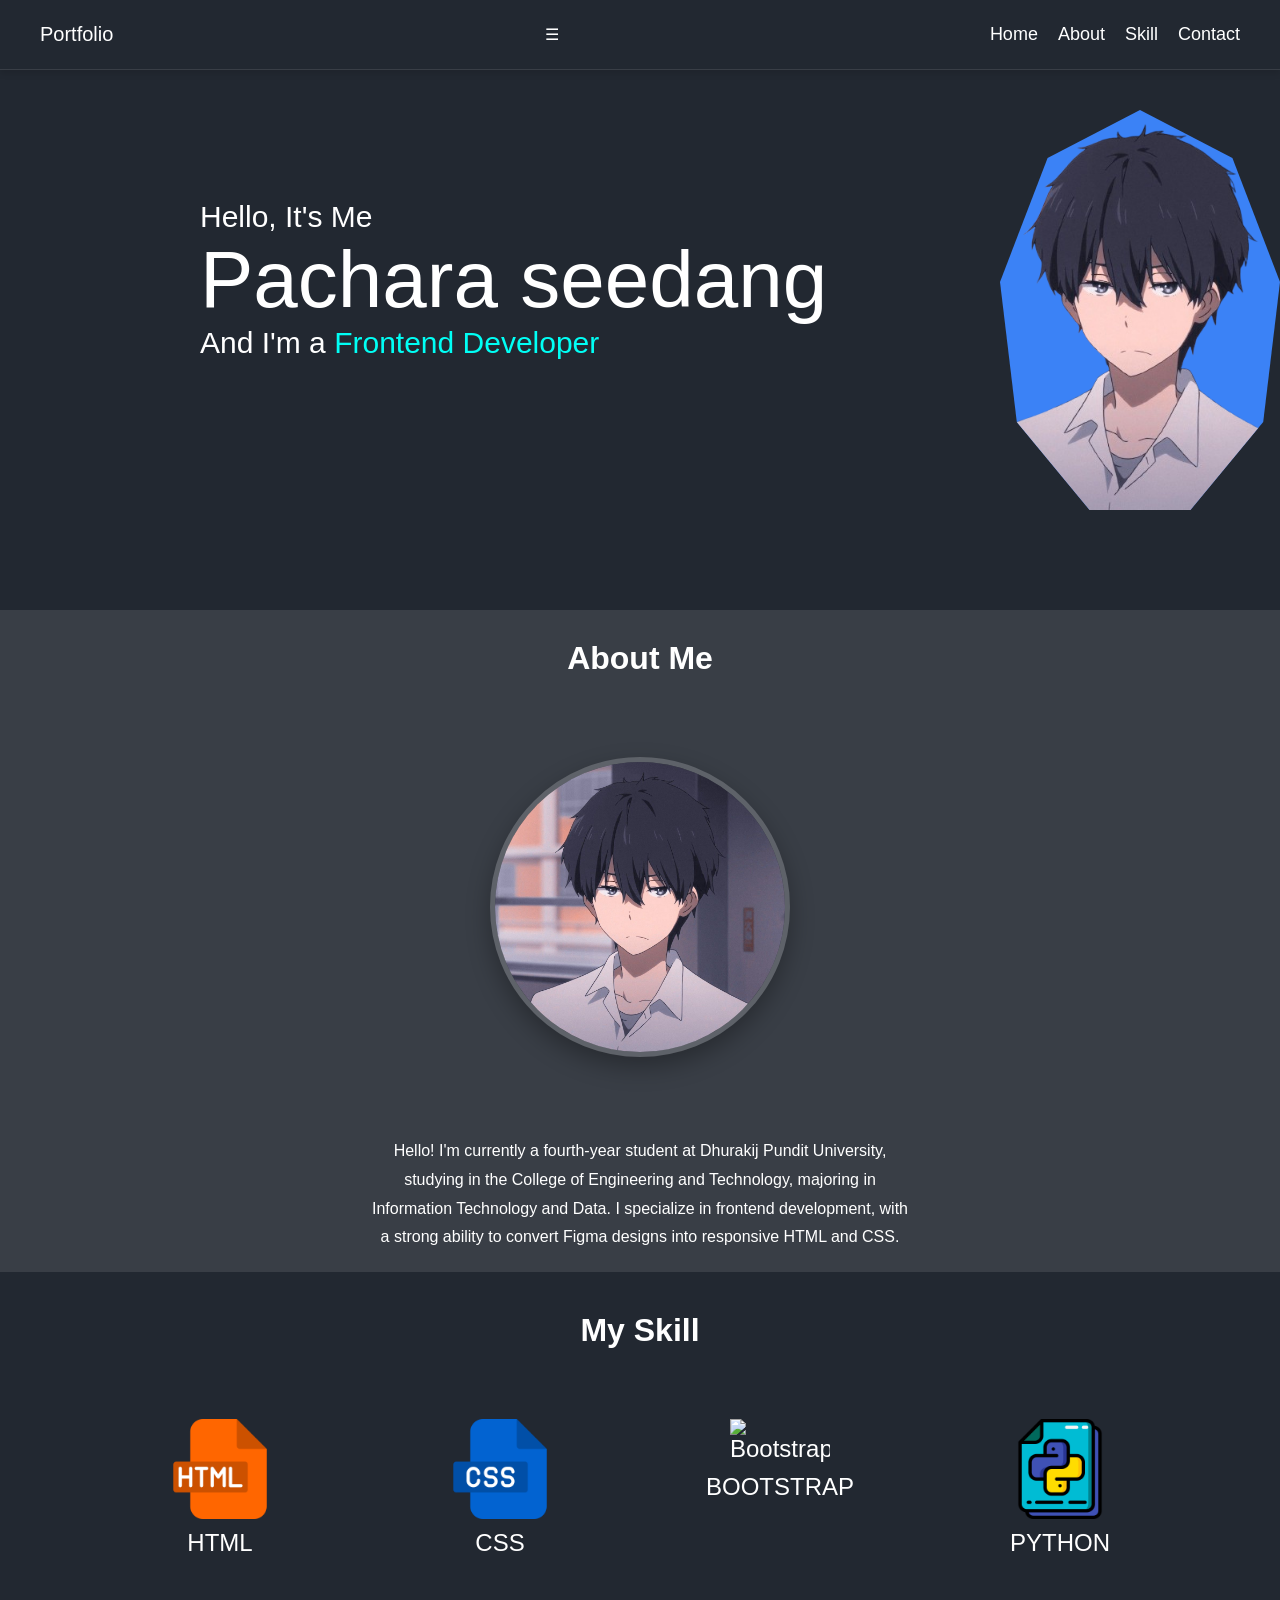
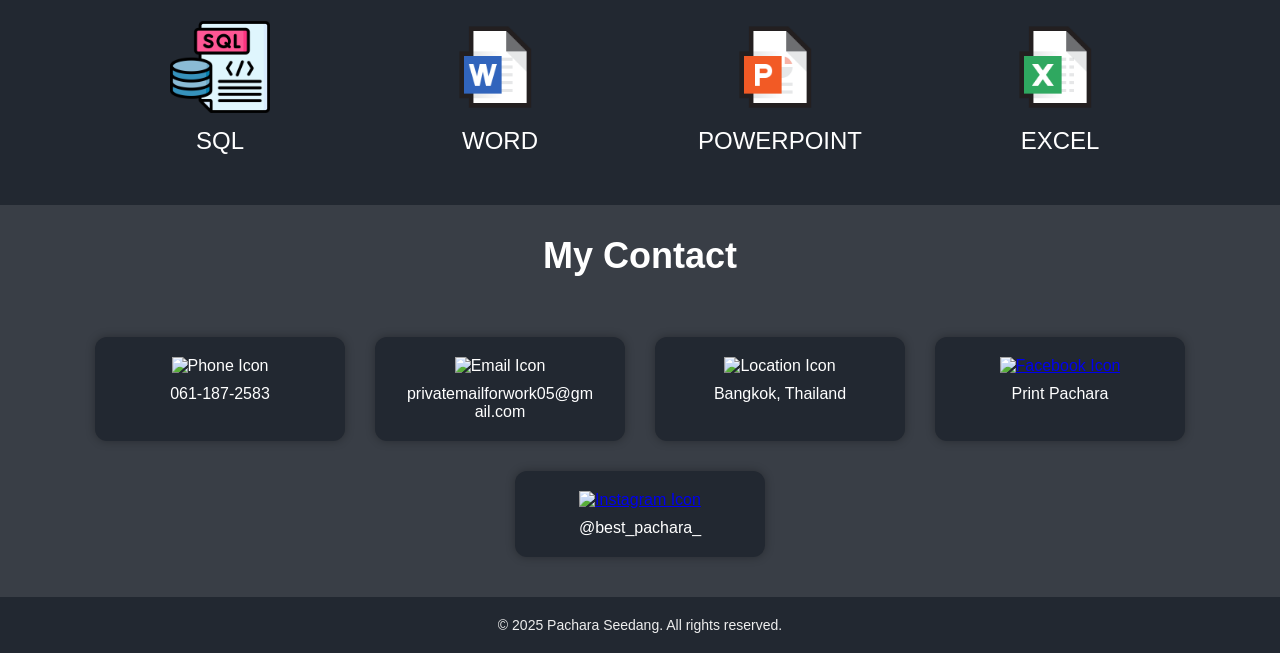
==== index.html @ 33052fc8 "Update index.html" ====
<!DOCTYPE html>
<html lang="en">

<head>
  <meta charset="UTF-8" />
  <meta name="viewport" content="width=device-width, initial-scale=1.0" />
  <link rel="stylesheet" href="css/base_web.css" />
  <link rel="stylesheet" href="css/body.css" />
  <title>My Portfolio</title>
</head>

<body>
  <header>
    <nav>
      <div class="logo"><a>Portfolio</a></div>
      <div class="hamburger" onclick="toggleMenu()">☰</div>
      <ul>
        <li><a href="#home">Home</a></li>
        <li><a href="#about">About</a></li>
        <li><a href="#skill">Skill</a></li>
        <li><a href="#contact">Contact</a></li>
      </ul>
    </nav>

    <div class="container" id="home">
      <div class="hero-one">
        <a>Hello, It's Me</a>
      </div>
      <div class="hero-two">
        <a>Pachara seedang</a>
      </div>
      <div class="hero-tree">
        <a>And I'm a <span>Frontend Developer</span></a>
      </div>
      <div class="profile-wrapper">
        <div class="blob-shape">
          <img src="picture/73956466c18ee1d8cd484b7e339ea2f8-removebg-preview.png" alt="Profile Image" />
        </div>
      </div>
    </div>
  </header>

  <div class="about" id="about">
    <h1>About Me</h1>
    <div class="hero-about">
      <div class="hero-pic">
        <img src="picture/73956466c18ee1d8cd484b7e339ea2f8.jpg" alt="Profile Image" />
      </div>
      <div class="me-detail">
        <a>Hello! I'm currently a fourth-year student at Dhurakij Pundit University, studying in the College of Engineering and Technology, majoring in Information Technology and Data.

          I specialize in frontend development, with a strong ability to convert Figma designs into responsive HTML and CSS.</a>
      </div>
    </div>
  </div>

  <div class="hero-skill" id="skill">
    <h1>My Skill</h1>
    <section class="skill-card">
      <div class="card"><img src="picture/html.png" alt="HTML" /><p>HTML</p></div>
      <div class="card"><img src="picture/css.png" alt="CSS" /><p>CSS</p></div>
      <div class="card"><img src="picture/bootstrap.png" alt="Bootstrap" /><p>BOOTSTRAP</p></div>
      <div class="card"><img src="picture/file.png" alt="Python" /><p>PYTHON</p></div>
      <div class="card"><img src="picture/sql.png" alt="SQL" /><p>SQL</p></div>
      <div class="card"><img src="picture/word-processor.png" alt="Word" /><p>WORD</p></div>
      <div class="card"><img src="picture/slide.png" alt="PowerPoint" /><p>POWERPOINT</p></div>
      <div class="card"><img src="picture/sheet.png" alt="Excel" /><p>EXCEL</p></div>
    </section>
  </div>

  <div class="hero-contact" id="contact">
    <h1>My Contact</h1>
    <div class="contact-card">
      <div class="contact-item">
        <img src="picture/telephone.png" alt="Phone Icon" />
        <p>061-187-2583</p>
      </div>
      <div class="contact-item">
        <img src="picture/mail.png" alt="Email Icon" />
        <p>privatemailforwork05@gmail.com</p>
      </div>
      <div class="contact-item">
        <img src="picture/map.png" alt="Location Icon" />
        <p>Bangkok, Thailand</p>
      </div>
      <div class="contact-item">
        <a href="https://www.facebook.com/best1155001?locale=th_TH" target="_blank">
          <img src="picture/communication.png" alt="Facebook Icon" />
        </a>
        <p>Print Pachara</p>
      </div>
      <div class="contact-item">
        <a href="https://www.instagram.com/best_pachara_/" target="_blank">
          <img src="picture/social.png" alt="Instagram Icon" />
        </a>
        <p>@best_pachara_</p>
      </div>
    </div>
  </div>

  <footer class="footer">
    <div class="footer-container">
      <p>&copy; 2025 Pachara Seedang. All rights reserved.</p>
    </div>
  </footer>

  <script>
    const menu = document.querySelector('nav ul');

    function toggleMenu() {
      menu.classList.toggle('show');
    }

    const menuLinks = document.querySelectorAll('nav ul li a');

    function removeActive() {
      menuLinks.forEach(link => link.classList.remove('active'));
    }

    menuLinks.forEach(link => {
      link.addEventListener('click', function () {
        removeActive();
        this.classList.add('active');
        menu.classList.remove('show'); // ปิดเมนูเมื่อคลิก
      });
    });
  </script>
</body>

</html>
---- css/base_web.css ----
* {
  margin: 0;
  padding: 0;
  box-sizing: border-box;
  font-family: 'Poppins', sans-serif;
}

body {
  background-color: #222831;
  color: #ffffff;
}

/* === NAVBAR === */
nav {
  display: flex;
  flex-wrap: wrap;
  justify-content: space-between;
  align-items: center;
  height: 70px;
  padding: 0 40px;
  border-bottom: 1px solid rgba(255, 255, 255, 0.1);
  box-shadow: 0 4px 6px rgba(0, 0, 0, 0.1);
  position: fixed;
  top: 0;
  left: 0;
  width: 100%;
  background-color: #222831;
  z-index: 1000;
}

nav ul {
  display: flex;
  list-style: none;
  gap: 20px;
}

nav ul li a {
  text-decoration: none;
  color: white;
  font-size: 18px;
}

.logo {
  font-size: 20px;
  color: #ffffff;
}

/* === CONTENT === */
.container {
  max-width: 100%;
  position: relative;
  margin-left: 200px;
  margin-top: 200px;
}

.hero-one {
  font-size: 30px;
}

.hero-two {
  font-size: 80px;
  word-break: break-word;
}

.hero-tree {
  font-size: 30px;
}

.hero-tree span {
  color: #00FFF5;
}

/* === PROFILE IMAGE === */
.profile-wrapper {
  display: flex;
  justify-content: center;
  align-items: center;
  margin-top: -250px;
  margin-left: 800px;
}

.blob-shape {
  width: 400px;
  height: 400px;
  background-color: #3b82f6;
  clip-path: polygon(50% 0%, 83% 12%, 100% 43%, 94% 78%, 68% 100%, 32% 100%, 6% 78%, 0% 43%, 17% 12%);
  position: relative;
}

.blob-shape img {
  position: absolute;
  width: 400px;
  height: auto;
  top: 50%;
  left: 50%;
  transform: translate(-50%, -50%);
}

/* === RESPONSIVE === */
@media (max-width: 1024px) {
  .container {
    margin-left: 100px;
  }

  .profile-wrapper {
    margin-left: 400px;
  }

  .hero-two {
    font-size: 60px;
  }

  .hero-one,
  .hero-tree {
    font-size: 26px;
  }

  .blob-shape,
  .blob-shape img {
    width: 300px;
    height: 300px;
  }
}

@media (max-width: 768px) {
  nav {
    flex-direction: column;
    align-items: flex-start;
    height: auto;
    padding: 20px;
  }

  nav ul {
    flex-direction: column;
    gap: 10px;
    margin-top: 10px;
  }

  .container {
    margin: 50px 20px 0 20px;
  }

  .hero-two {
    font-size: 50px;
  }

  .hero-one,
  .hero-tree {
    font-size: 24px;
  }

  .profile-wrapper {
    margin: 50px auto 0 auto;
  }

  .blob-shape,
  .blob-shape img {
    width: 250px;
    height: 250px;
  }
}

@media (max-width: 480px) {
  .container {
    margin: 50px 10px 0 10px;
  }

  .hero-two {
    font-size: 36px;
  }

  .hero-one,
  .hero-tree {
    font-size: 20px;
    text-align: center;
  }

  .profile-wrapper {
    margin: 40px auto 0 auto;
    justify-content: center;
  }

  .blob-shape,
  .blob-shape img {
    width: 200px;
    height: 200px;
  }

  nav ul li a {
    font-size: 16px;
  }
}
---- css/body.css ----
dfdfhtml {
  scroll-behavior: smooth;
}

#about,
#skill,
#contact,
#home {
  scroll-margin-top: 50px;
}

/* ส่วน about */
.about {
  background-color: #393E46;
  margin-top: 100px;
  height: 100%;
  position: relative;
  padding: 0 20px;
  box-sizing: border-box;
}

.about h1 {
  text-align: center;
  padding: 30px;
  font-size: 32px;
}

/* รูปภาพโปรไฟล์ */
.hero-about {
  max-width: 100%;
  justify-content: center;
}

.hero-pic {
  margin-top: 50px;
}

.hero-pic img {
  width: 100%;
  max-width: 300px;
  height: auto;
  object-fit: cover;
  border-radius: 50%;
  box-shadow: 0 10px 25px rgba(0, 0, 0, 0.3);
  margin: 40px auto;
  display: block;
  border: 5px solid #ffffff30;
}

/* ข้อมูลส่วนตัว */
.me-detail {
  width: 100%;
  max-width: 600px;
  margin: 60px auto;
  padding: 20px 30px;
  font-family: 'Poppins', sans-serif;
  color: #ffffff;
  text-align: center;
  border-radius: 10px;
}

.me-detail a {
  text-decoration: none;
  color: inherit;
  display: block;
  font-size: 16px;
  line-height: 1.8;
}

/* ส่วน skill */
.hero-skill {
  position: relative;
  padding: 0 20px;
  box-sizing: border-box;
}

.hero-skill h1 {
  text-align: center;
  padding: 30px;
  margin-top: -50px;
  font-size: 32px;
}

/* การ์ด skill */
.skill-card {
  display: flex;
  flex-wrap: wrap;
  justify-content: center;
  gap: 20px;
  padding: 20px;
}

.card {
  width: calc(25% - 40px);
  box-sizing: border-box;
  text-align: center;
  padding: 20px 0;
  font-size: 24px;
}

.card img {
  width: 100px;
  height: auto;
  display: block;
  margin: 0 auto 10px auto;
}

/* ลิงก์ที่ active ในเมนู */
nav ul li a.active {
  color: #3b82f6;
  font-weight: bold;
  border-bottom: 2px solid #3b82f6;
}

/* ส่วน contact */
.hero-contact {
  background-color: #393E46;
  height: auto;
  position: relative;
  text-align: center;
  color: #ffffff;
  padding: 0 20px 40px;
  box-sizing: border-box;
}

.hero-contact h1 {
  font-size: 36px;
  margin-bottom: 30px;
  padding: 30px;
  margin-top: 10px;
}

/* การ์ด contact */
.contact-card {
  display: flex;
  flex-wrap: wrap;
  justify-content: center;
  gap: 30px;
}

.contact-item {
  background-color: #222831;
  padding: 20px 30px;
  border-radius: 12px;
  box-shadow: 0 0 10px rgba(0, 0, 0, 0.3);
  text-align: center;
  width: 250px;
}

.contact-item img {
  width: 40px;
  margin-bottom: 10px;
}

.contact-item p {
  margin: 0;
  font-size: 16px;
  word-break: break-word;
}

/* ส่วน footer */
.footer-container {
  background-color: #222831;
  color: #EEEEEE;
  text-align: center;
  padding: 20px 0;
  font-size: 14px;
  position: relative;
  bottom: 0;
  width: 100%;
}

/* Responsive Breakpoints */

/* Notebook / Medium screen: 3 การ์ดต่อแถว */
@media (max-width: 1200px) {
  .card {
    width: calc(33.333% - 30px);
  }
}

/* Tablet: 2 การ์ดต่อแถว */
@media (max-width: 768px) {
  .card {
    width: calc(50% - 20px);
  }

  .me-detail {
    max-width: 90%;
    font-size: 15px;
    padding: 15px;
  }

  .hero-contact h1,
  .hero-skill h1,
  .about h1 {
    font-size: 24px;
  }

  .contact-card {
    gap: 20px;
  }
}

/* Mobile: 1 การ์ดต่อแถว */
@media (max-width: 480px) {
  .card {
    width: 100%;
  }

  .me-detail {
    font-size: 14px;
  }

  .contact-item {
    width: 90%;
  }

  .hero-contact h1,
  .hero-skill h1,
  .about h1 {
    font-size: 20px;
  }

  .card img {
    width: 80px;
  }

  .contact-card {
    flex-direction: column;
    align-items: center;
  }
}
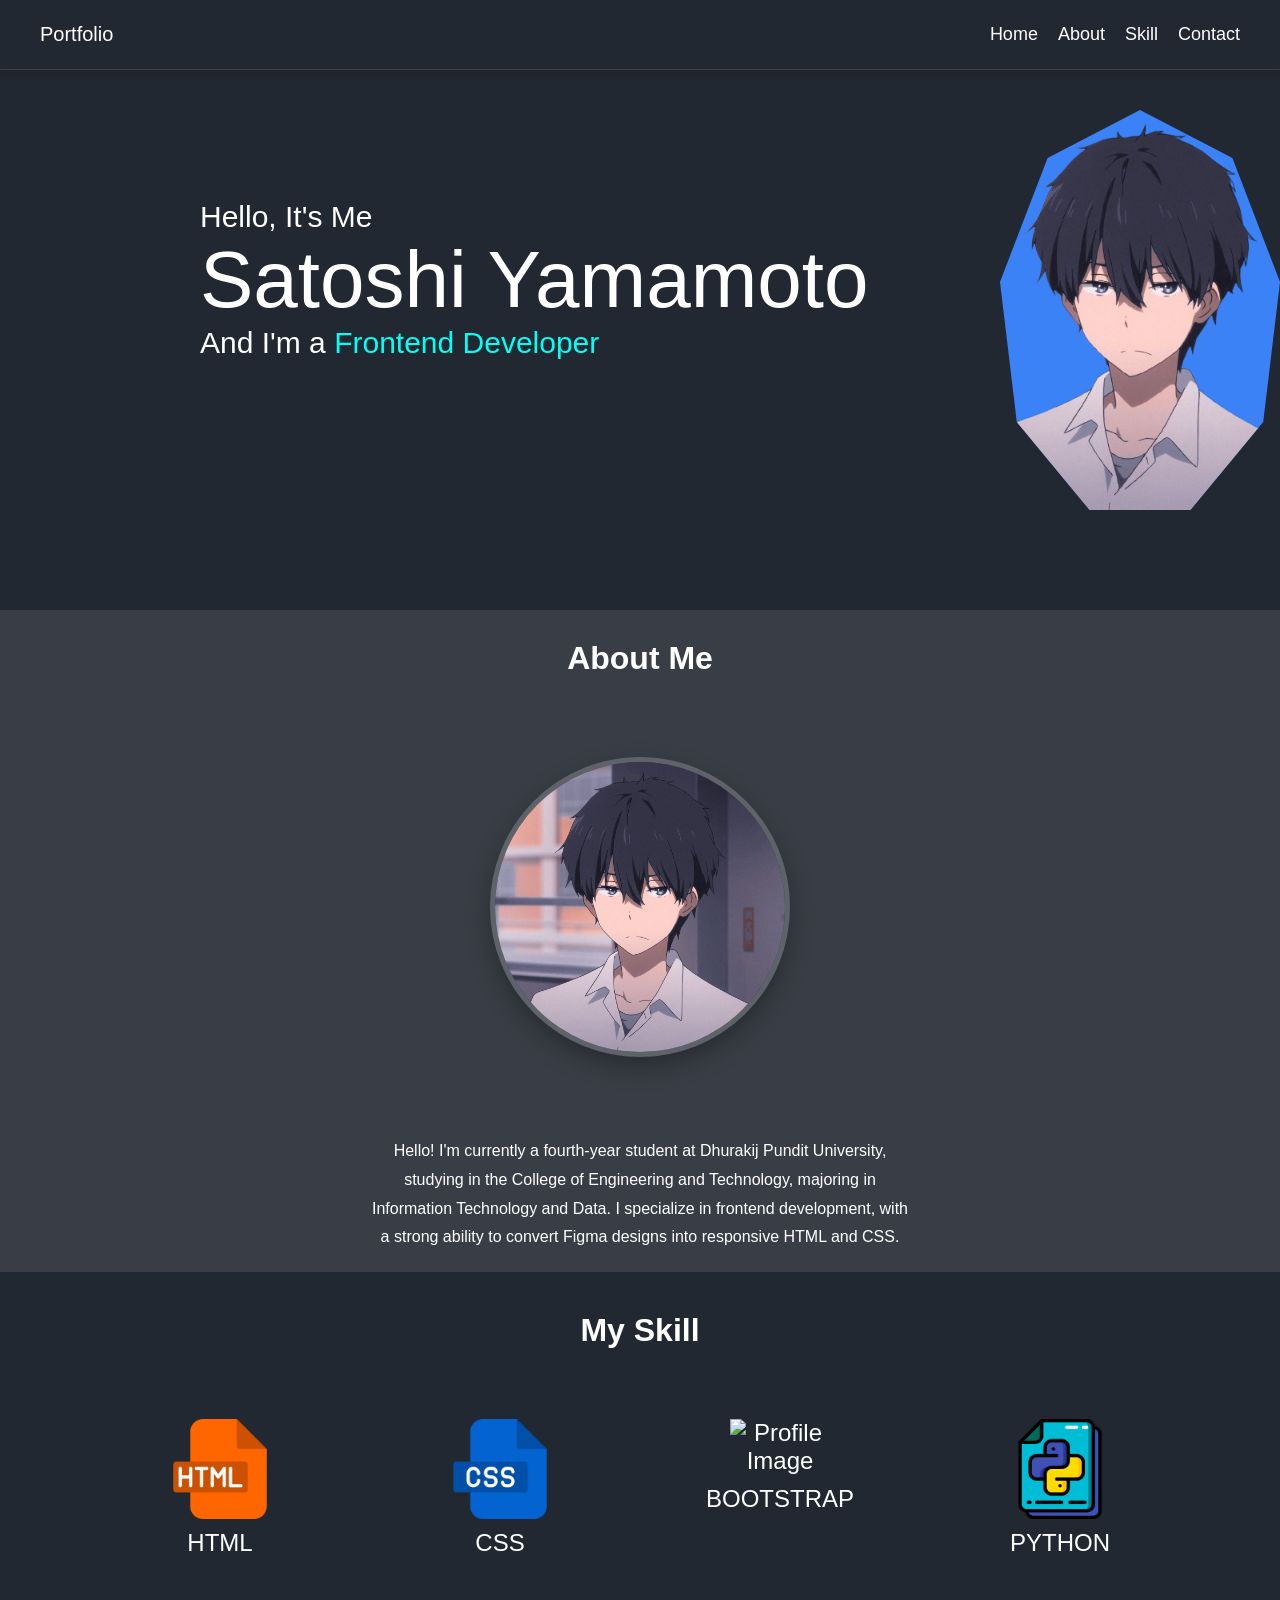
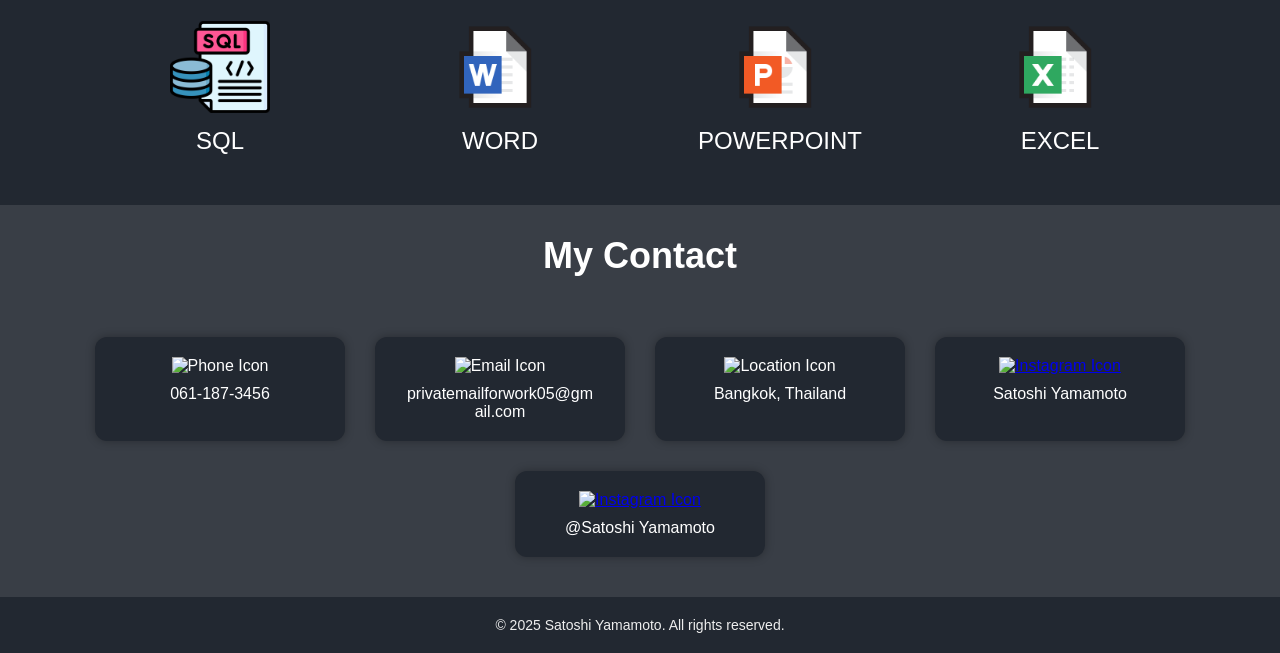
==== commit aa8ee1f9: "Update index.html" ====
--- a/index.html
+++ b/index.html
@@ -2,129 +2,154 @@
 <html lang="en">
 
 <head>
-  <meta charset="UTF-8" />
-  <meta name="viewport" content="width=device-width, initial-scale=1.0" />
-  <link rel="stylesheet" href="css/base_web.css" />
-  <link rel="stylesheet" href="css/body.css" />
-  <title>My Portfolio</title>
+    <meta charset="UTF-8">
+    <meta name="viewport" content="width=device-width, initial-scale=1.0">
+    <link rel="stylesheet" href="css/base_web.css" />
+    <link rel="stylesheet" href="css/body.css">
+    <title>My Portfolio</title>
 </head>
 
 <body>
-  <header>
-    <nav>
-      <div class="logo"><a>Portfolio</a></div>
-      <div class="hamburger" onclick="toggleMenu()">☰</div>
-      <ul>
-        <li><a href="#home">Home</a></li>
-        <li><a href="#about">About</a></li>
-        <li><a href="#skill">Skill</a></li>
-        <li><a href="#contact">Contact</a></li>
-      </ul>
-    </nav>
+    <header>
+        <div>
+            <nav>
+                <div class="logo"><a>Portfolio</a></div>
+                <div class="hamburger" onclick="toggleMenu()">☰</div>
+                <ul>
+                    <li><a href="#home">Home</a></li>
+                    <li><a href="#about">About</a></li>
+                    <li><a href="#skill">Skill</a></li>
+                    <li><a href="#contact">Contact</a></li>
+                </ul>
+            </nav>
+        </div>
+        <div class="container" id="home">
+            <div class="hero-one">
+                <a>Hello, It's Me</a>
+            </div>
+            <div class="hero-two">
+                <a>Satoshi Yamamoto</a>
+            </div>
+            <div class="hero-tree">
+                <a>And I'm a <span>Frontend Developer</span></a>
+            </div>
+            <div class="profile-wrapper">
+                <div class="blob-shape">
+                    <img src="picture/73956466c18ee1d8cd484b7e339ea2f8-removebg-preview.png" alt="Profile Image" />
+                </div>
+            </div>
+        </div>
+    </header>
+    <div class="about" id="about">
+        <h1>About Me</h1>
+        <div class="hero-about">
+            <div class="hero-pic">
+                <img src="picture/73956466c18ee1d8cd484b7e339ea2f8.jpg" alt="Profile Image" />
+            </div>
+            <div class="me-detail">
+                <a>Hello! I'm currently a fourth-year student at Dhurakij Pundit University, studying in the College of
+                    Engineering and Technology, majoring in Information Technology and Data.
 
-    <div class="container" id="home">
-      <div class="hero-one">
-        <a>Hello, It's Me</a>
-      </div>
-      <div class="hero-two">
-        <a>Pachara seedang</a>
-      </div>
-      <div class="hero-tree">
-        <a>And I'm a <span>Frontend Developer</span></a>
-      </div>
-      <div class="profile-wrapper">
-        <div class="blob-shape">
-          <img src="picture/73956466c18ee1d8cd484b7e339ea2f8-removebg-preview.png" alt="Profile Image" />
+                    I specialize in frontend development, with a strong ability to convert Figma designs into responsive
+                    HTML and CSS.</a>
+            </div>
         </div>
-      </div>
     </div>
-  </header>
+    <div class="hero-skill" id="skill">
+        <h1>My Skill</h1>
+        <section class="skill-card">
+            <div class="card">
+                <img src="picture/html.png" alt="Profile Image" />
+                <p>HTML</p>
+            </div>
+            <div class="card">
+                <img src="picture/css.png" alt="Profile Image" />
+                <p>CSS</p>
+            </div>
+            <div class="card">
+                <img src="picture/bootstrap.png" alt="Profile Image" />
+                <p>BOOTSTRAP</p>
+            </div>
+            <div class="card">
+                <img src="picture/file.png" alt="Profile Image" />
+                <p>PYTHON</p>
+            </div>
+            <div class="card">
+                <img src="picture/sql.png" alt="Profile Image" />
+                <p>SQL</p>
+            </div>
+            <div class="card">
+                <img src="picture/word-processor.png" alt="Profile Image" />
+                <p>WORD</p>
+            </div>
+            <div class="card">
+                <img src="picture/slide.png" alt="Profile Image" />
+                <p>POWERPOINT</p>
+            </div>
+            <div class="card">
+                <img src="picture/sheet.png" alt="Profile Image" />
+                <p>EXCEL</p>
+            </div>
 
-  <div class="about" id="about">
-    <h1>About Me</h1>
-    <div class="hero-about">
-      <div class="hero-pic">
-        <img src="picture/73956466c18ee1d8cd484b7e339ea2f8.jpg" alt="Profile Image" />
-      </div>
-      <div class="me-detail">
-        <a>Hello! I'm currently a fourth-year student at Dhurakij Pundit University, studying in the College of Engineering and Technology, majoring in Information Technology and Data.
+        </section>
+    </div>
+    <div class="hero-contact" id="contact">
+        <h1>My Contact</h1>
+        <div class="contact-card">
+            <div class="contact-item">
+                <img src="picture/telephone.png" alt="Phone Icon" />
+                <p>061-187-3456</p>
+            </div>
+            <div class="contact-item">
+                <img src="picture/mail.png" alt="Email Icon" />
+                <p>privatemailforwork05@gmail.com</p>
+            </div>
+            <div class="contact-item">
+                <img src="picture/map.png" alt="Location Icon" />
+                <p>Bangkok, Thailand</p>
+            </div>
+            <div class="contact-item">
+                <a href="https://www.facebook.com/best1155001?locale=th_TH" target="_blank">
+                    <img src="picture/communication.png" alt="Instagram Icon" />
+                </a>
+                <p>Satoshi Yamamoto</p>
+            </div>
+            <div class="contact-item">
+                <a href="https://www.instagram.com/best_pachara_/" target="_blank">
+                    <img src="picture/social.png" alt="Instagram Icon" />
+                </a>
+                <p>@Satoshi Yamamoto</p>
+            </div>
+        </div>
+    </div>
+    </div>
+    <footer class="footer">
+        <div class="footer-container">
+            <p>&copy; 2025 Satoshi Yamamoto. All rights reserved.</p>
+        </div>
+    </footer>
+    <script>
+        // เลือกลิงก์ทั้งหมดในเมนู
+        const menuLinks = document.querySelectorAll('nav ul li a');
 
-          I specialize in frontend development, with a strong ability to convert Figma designs into responsive HTML and CSS.</a>
-      </div>
-    </div>
-  </div>
+        // ฟังก์ชันลบ class active ทุกลิงก์
+        function removeActive() {
+            menuLinks.forEach(link => link.classList.remove('active'));
+        }
 
-  <div class="hero-skill" id="skill">
-    <h1>My Skill</h1>
-    <section class="skill-card">
-      <div class="card"><img src="picture/html.png" alt="HTML" /><p>HTML</p></div>
-      <div class="card"><img src="picture/css.png" alt="CSS" /><p>CSS</p></div>
-      <div class="card"><img src="picture/bootstrap.png" alt="Bootstrap" /><p>BOOTSTRAP</p></div>
-      <div class="card"><img src="picture/file.png" alt="Python" /><p>PYTHON</p></div>
-      <div class="card"><img src="picture/sql.png" alt="SQL" /><p>SQL</p></div>
-      <div class="card"><img src="picture/word-processor.png" alt="Word" /><p>WORD</p></div>
-      <div class="card"><img src="picture/slide.png" alt="PowerPoint" /><p>POWERPOINT</p></div>
-      <div class="card"><img src="picture/sheet.png" alt="Excel" /><p>EXCEL</p></div>
-    </section>
-  </div>
+        // เพิ่ม event ให้ลิงก์ทุกตัว
+        menuLinks.forEach(link => {
+            link.addEventListener('click', function () {
+                removeActive();       // ลบ active เดิม
+                this.classList.add('active'); // เพิ่ม active ให้ลิงก์ที่คลิก
+            });
+        });
 
-  <div class="hero-contact" id="contact">
-    <h1>My Contact</h1>
-    <div class="contact-card">
-      <div class="contact-item">
-        <img src="picture/telephone.png" alt="Phone Icon" />
-        <p>061-187-2583</p>
-      </div>
-      <div class="contact-item">
-        <img src="picture/mail.png" alt="Email Icon" />
-        <p>privatemailforwork05@gmail.com</p>
-      </div>
-      <div class="contact-item">
-        <img src="picture/map.png" alt="Location Icon" />
-        <p>Bangkok, Thailand</p>
-      </div>
-      <div class="contact-item">
-        <a href="https://www.facebook.com/best1155001?locale=th_TH" target="_blank">
-          <img src="picture/communication.png" alt="Facebook Icon" />
-        </a>
-        <p>Print Pachara</p>
-      </div>
-      <div class="contact-item">
-        <a href="https://www.instagram.com/best_pachara_/" target="_blank">
-          <img src="picture/social.png" alt="Instagram Icon" />
-        </a>
-        <p>@best_pachara_</p>
-      </div>
-    </div>
-  </div>
-
-  <footer class="footer">
-    <div class="footer-container">
-      <p>&copy; 2025 Pachara Seedang. All rights reserved.</p>
-    </div>
-  </footer>
-
-  <script>
-    const menu = document.querySelector('nav ul');
-
-    function toggleMenu() {
-      menu.classList.toggle('show');
-    }
-
-    const menuLinks = document.querySelectorAll('nav ul li a');
-
-    function removeActive() {
-      menuLinks.forEach(link => link.classList.remove('active'));
-    }
-
-    menuLinks.forEach(link => {
-      link.addEventListener('click', function () {
-        removeActive();
-        this.classList.add('active');
-        menu.classList.remove('show'); // ปิดเมนูเมื่อคลิก
-      });
-    });
-  </script>
+        // (ถ้าต้องการแบบ scroll spy ให้แจ้งเพิ่ม)
+        
+    </script>
+    
+    
 </body>
 
 </html>
--- a/css/base_web.css
+++ b/css/base_web.css
@@ -190,3 +190,29 @@
     font-size: 16px;
   }
 }
+.hamburger {
+  display: none;
+  font-size: 28px;
+  cursor: pointer;
+  color: white;
+  
+}
+
+/* Responsive: มือถือ/แท็บเล็ต */
+@media (max-width: 768px) {
+  .hamburger {
+    display: block;
+  }
+
+  nav ul {
+    display: none;
+    flex-direction: column;
+    width: 100%;
+    margin-top: 20px;
+    gap: 10px;
+  }
+
+  nav ul.show {
+    display: flex;
+  }
+}
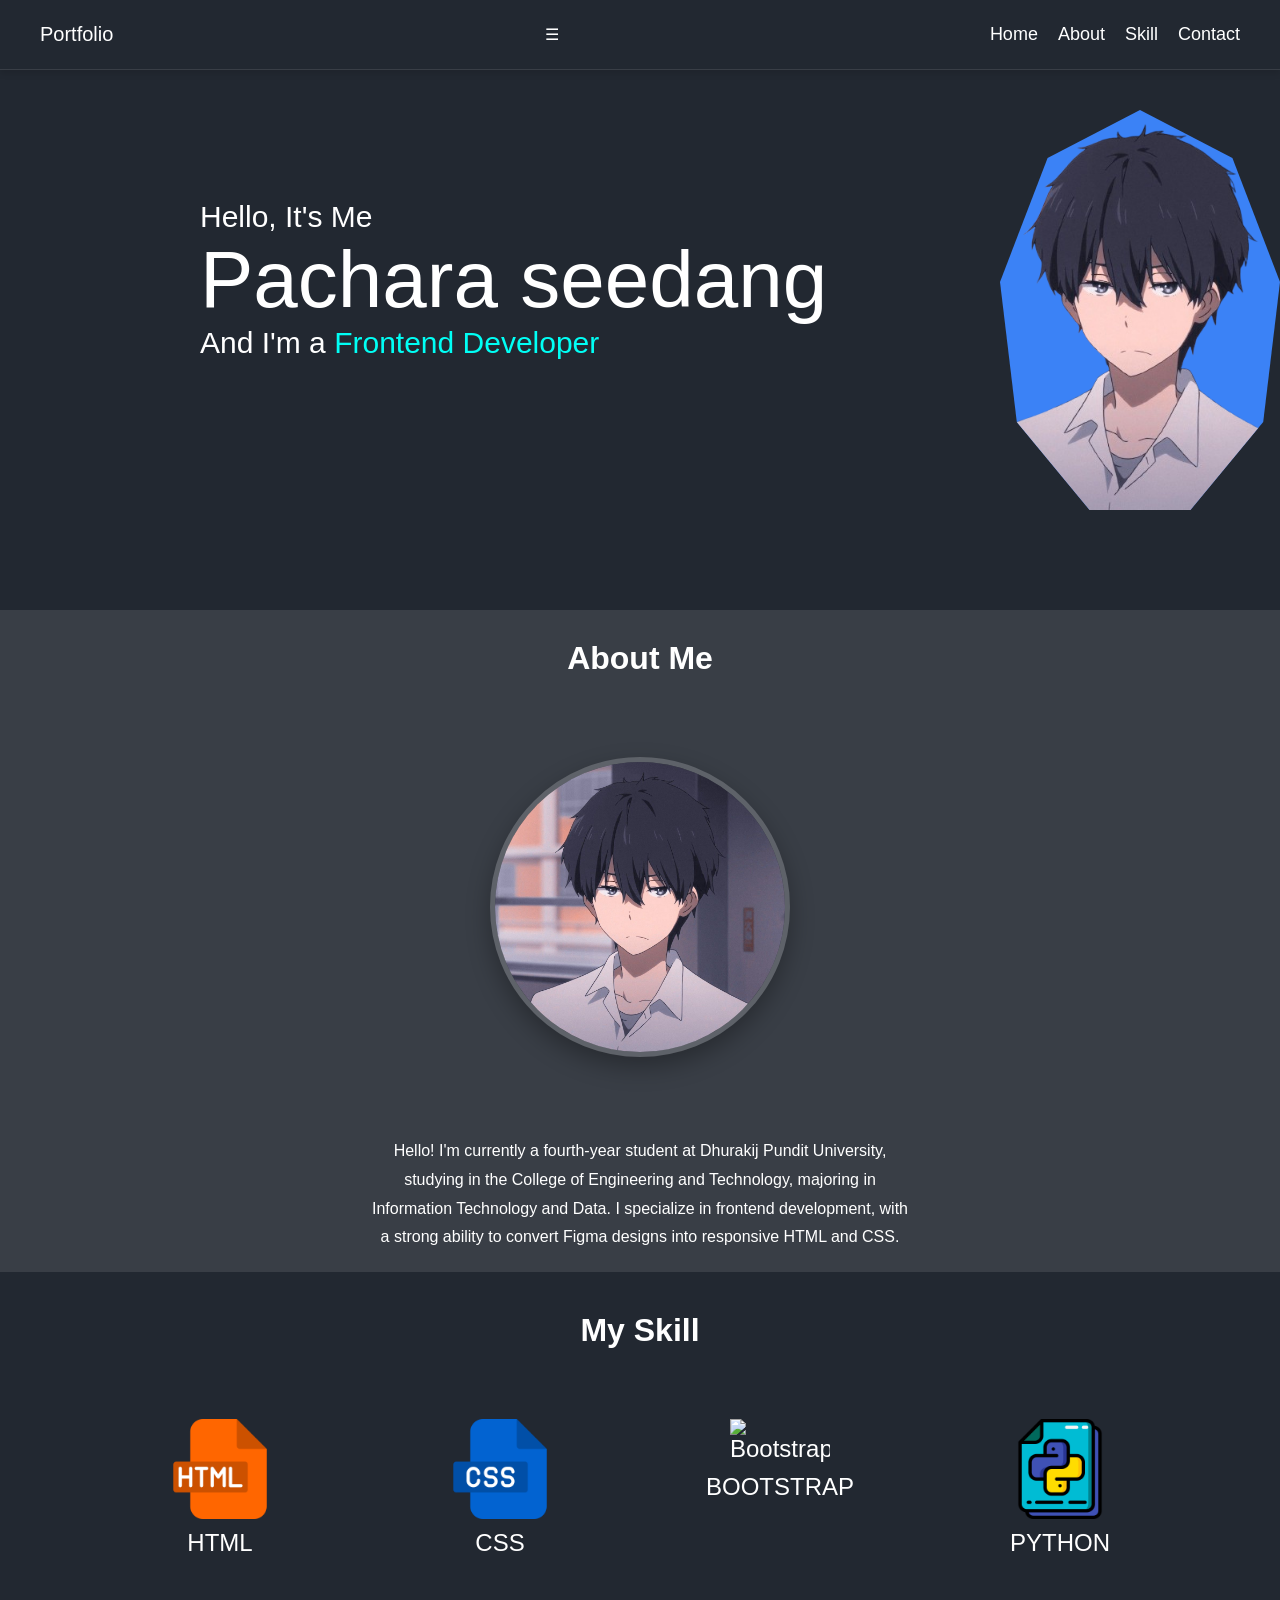
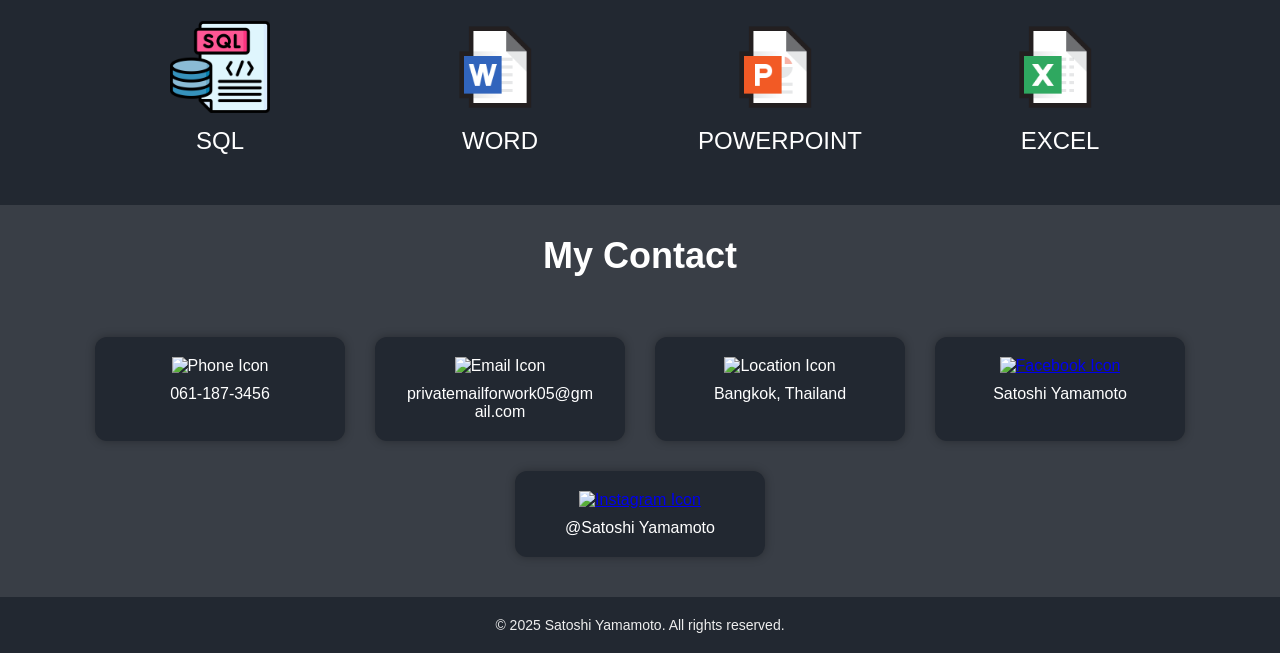
==== commit 3a9da041: "Update index.html" ====
--- a/index.html
+++ b/index.html
@@ -2,154 +2,129 @@
 <html lang="en">
 
 <head>
-    <meta charset="UTF-8">
-    <meta name="viewport" content="width=device-width, initial-scale=1.0">
-    <link rel="stylesheet" href="css/base_web.css" />
-    <link rel="stylesheet" href="css/body.css">
-    <title>My Portfolio</title>
+  <meta charset="UTF-8" />
+  <meta name="viewport" content="width=device-width, initial-scale=1.0" />
+  <link rel="stylesheet" href="css/base_web.css" />
+  <link rel="stylesheet" href="css/body.css" />
+  <title>My Portfolio</title>
 </head>
 
 <body>
-    <header>
-        <div>
-            <nav>
-                <div class="logo"><a>Portfolio</a></div>
-                <div class="hamburger" onclick="toggleMenu()">☰</div>
-                <ul>
-                    <li><a href="#home">Home</a></li>
-                    <li><a href="#about">About</a></li>
-                    <li><a href="#skill">Skill</a></li>
-                    <li><a href="#contact">Contact</a></li>
-                </ul>
-            </nav>
+  <header>
+    <nav>
+      <div class="logo"><a>Portfolio</a></div>
+      <div class="hamburger" onclick="toggleMenu()">☰</div>
+      <ul>
+        <li><a href="#home">Home</a></li>
+        <li><a href="#about">About</a></li>
+        <li><a href="#skill">Skill</a></li>
+        <li><a href="#contact">Contact</a></li>
+      </ul>
+    </nav>
+
+    <div class="container" id="home">
+      <div class="hero-one">
+        <a>Hello, It's Me</a>
+      </div>
+      <div class="hero-two">
+        <a>Pachara seedang</a>
+      </div>
+      <div class="hero-tree">
+        <a>And I'm a <span>Frontend Developer</span></a>
+      </div>
+      <div class="profile-wrapper">
+        <div class="blob-shape">
+          <img src="picture/73956466c18ee1d8cd484b7e339ea2f8-removebg-preview.png" alt="Profile Image" />
         </div>
-        <div class="container" id="home">
-            <div class="hero-one">
-                <a>Hello, It's Me</a>
-            </div>
-            <div class="hero-two">
-                <a>Satoshi Yamamoto</a>
-            </div>
-            <div class="hero-tree">
-                <a>And I'm a <span>Frontend Developer</span></a>
-            </div>
-            <div class="profile-wrapper">
-                <div class="blob-shape">
-                    <img src="picture/73956466c18ee1d8cd484b7e339ea2f8-removebg-preview.png" alt="Profile Image" />
-                </div>
-            </div>
-        </div>
-    </header>
-    <div class="about" id="about">
-        <h1>About Me</h1>
-        <div class="hero-about">
-            <div class="hero-pic">
-                <img src="picture/73956466c18ee1d8cd484b7e339ea2f8.jpg" alt="Profile Image" />
-            </div>
-            <div class="me-detail">
-                <a>Hello! I'm currently a fourth-year student at Dhurakij Pundit University, studying in the College of
-                    Engineering and Technology, majoring in Information Technology and Data.
+      </div>
+    </div>
+  </header>
 
-                    I specialize in frontend development, with a strong ability to convert Figma designs into responsive
-                    HTML and CSS.</a>
-            </div>
-        </div>
+  <div class="about" id="about">
+    <h1>About Me</h1>
+    <div class="hero-about">
+      <div class="hero-pic">
+        <img src="picture/73956466c18ee1d8cd484b7e339ea2f8.jpg" alt="Profile Image" />
+      </div>
+      <div class="me-detail">
+        <a>Hello! I'm currently a fourth-year student at Dhurakij Pundit University, studying in the College of Engineering and Technology, majoring in Information Technology and Data.
+
+          I specialize in frontend development, with a strong ability to convert Figma designs into responsive HTML and CSS.</a>
+      </div>
     </div>
-    <div class="hero-skill" id="skill">
-        <h1>My Skill</h1>
-        <section class="skill-card">
-            <div class="card">
-                <img src="picture/html.png" alt="Profile Image" />
-                <p>HTML</p>
-            </div>
-            <div class="card">
-                <img src="picture/css.png" alt="Profile Image" />
-                <p>CSS</p>
-            </div>
-            <div class="card">
-                <img src="picture/bootstrap.png" alt="Profile Image" />
-                <p>BOOTSTRAP</p>
-            </div>
-            <div class="card">
-                <img src="picture/file.png" alt="Profile Image" />
-                <p>PYTHON</p>
-            </div>
-            <div class="card">
-                <img src="picture/sql.png" alt="Profile Image" />
-                <p>SQL</p>
-            </div>
-            <div class="card">
-                <img src="picture/word-processor.png" alt="Profile Image" />
-                <p>WORD</p>
-            </div>
-            <div class="card">
-                <img src="picture/slide.png" alt="Profile Image" />
-                <p>POWERPOINT</p>
-            </div>
-            <div class="card">
-                <img src="picture/sheet.png" alt="Profile Image" />
-                <p>EXCEL</p>
-            </div>
+  </div>
 
-        </section>
+  <div class="hero-skill" id="skill">
+    <h1>My Skill</h1>
+    <section class="skill-card">
+      <div class="card"><img src="picture/html.png" alt="HTML" /><p>HTML</p></div>
+      <div class="card"><img src="picture/css.png" alt="CSS" /><p>CSS</p></div>
+      <div class="card"><img src="picture/bootstrap.png" alt="Bootstrap" /><p>BOOTSTRAP</p></div>
+      <div class="card"><img src="picture/file.png" alt="Python" /><p>PYTHON</p></div>
+      <div class="card"><img src="picture/sql.png" alt="SQL" /><p>SQL</p></div>
+      <div class="card"><img src="picture/word-processor.png" alt="Word" /><p>WORD</p></div>
+      <div class="card"><img src="picture/slide.png" alt="PowerPoint" /><p>POWERPOINT</p></div>
+      <div class="card"><img src="picture/sheet.png" alt="Excel" /><p>EXCEL</p></div>
+    </section>
+  </div>
+
+  <div class="hero-contact" id="contact">
+    <h1>My Contact</h1>
+    <div class="contact-card">
+      <div class="contact-item">
+        <img src="picture/telephone.png" alt="Phone Icon" />
+        <p>061-187-3456</p>
+      </div>
+      <div class="contact-item">
+        <img src="picture/mail.png" alt="Email Icon" />
+        <p>privatemailforwork05@gmail.com</p>
+      </div>
+      <div class="contact-item">
+        <img src="picture/map.png" alt="Location Icon" />
+        <p>Bangkok, Thailand</p>
+      </div>
+      <div class="contact-item">
+        <a href="https://www.facebook.com/best1155001?locale=th_TH" target="_blank">
+          <img src="picture/communication.png" alt="Facebook Icon" />
+        </a>
+        <p>Satoshi Yamamoto</p>
+      </div>
+      <div class="contact-item">
+        <a href="https://www.instagram.com/best_pachara_/" target="_blank">
+          <img src="picture/social.png" alt="Instagram Icon" />
+        </a>
+        <p>@Satoshi Yamamoto</p>
+      </div>
     </div>
-    <div class="hero-contact" id="contact">
-        <h1>My Contact</h1>
-        <div class="contact-card">
-            <div class="contact-item">
-                <img src="picture/telephone.png" alt="Phone Icon" />
-                <p>061-187-3456</p>
-            </div>
-            <div class="contact-item">
-                <img src="picture/mail.png" alt="Email Icon" />
-                <p>privatemailforwork05@gmail.com</p>
-            </div>
-            <div class="contact-item">
-                <img src="picture/map.png" alt="Location Icon" />
-                <p>Bangkok, Thailand</p>
-            </div>
-            <div class="contact-item">
-                <a href="https://www.facebook.com/best1155001?locale=th_TH" target="_blank">
-                    <img src="picture/communication.png" alt="Instagram Icon" />
-                </a>
-                <p>Satoshi Yamamoto</p>
-            </div>
-            <div class="contact-item">
-                <a href="https://www.instagram.com/best_pachara_/" target="_blank">
-                    <img src="picture/social.png" alt="Instagram Icon" />
-                </a>
-                <p>@Satoshi Yamamoto</p>
-            </div>
-        </div>
+  </div>
+
+  <footer class="footer">
+    <div class="footer-container">
+      <p>&copy; 2025 Satoshi Yamamoto. All rights reserved.</p>
     </div>
-    </div>
-    <footer class="footer">
-        <div class="footer-container">
-            <p>&copy; 2025 Satoshi Yamamoto. All rights reserved.</p>
-        </div>
-    </footer>
-    <script>
-        // เลือกลิงก์ทั้งหมดในเมนู
-        const menuLinks = document.querySelectorAll('nav ul li a');
+  </footer>
 
-        // ฟังก์ชันลบ class active ทุกลิงก์
-        function removeActive() {
-            menuLinks.forEach(link => link.classList.remove('active'));
-        }
+  <script>
+    const menu = document.querySelector('nav ul');
 
-        // เพิ่ม event ให้ลิงก์ทุกตัว
-        menuLinks.forEach(link => {
-            link.addEventListener('click', function () {
-                removeActive();       // ลบ active เดิม
-                this.classList.add('active'); // เพิ่ม active ให้ลิงก์ที่คลิก
-            });
-        });
+    function toggleMenu() {
+      menu.classList.toggle('show');
+    }
 
-        // (ถ้าต้องการแบบ scroll spy ให้แจ้งเพิ่ม)
-        
-    </script>
-    
-    
+    const menuLinks = document.querySelectorAll('nav ul li a');
+
+    function removeActive() {
+      menuLinks.forEach(link => link.classList.remove('active'));
+    }
+
+    menuLinks.forEach(link => {
+      link.addEventListener('click', function () {
+        removeActive();
+        this.classList.add('active');
+        menu.classList.remove('show'); // ปิดเมนูเมื่อคลิก
+      });
+    });
+  </script>
 </body>
 
 </html>
--- a/css/base_web.css
+++ b/css/base_web.css
@@ -190,29 +190,3 @@
     font-size: 16px;
   }
 }
-.hamburger {
-  display: none;
-  font-size: 28px;
-  cursor: pointer;
-  color: white;
-  
-}
-
-/* Responsive: มือถือ/แท็บเล็ต */
-@media (max-width: 768px) {
-  .hamburger {
-    display: block;
-  }
-
-  nav ul {
-    display: none;
-    flex-direction: column;
-    width: 100%;
-    margin-top: 20px;
-    gap: 10px;
-  }
-
-  nav ul.show {
-    display: flex;
-  }
-}
--- a/css/body.css
+++ b/css/body.css
@@ -1,4 +1,4 @@
-dfdfhtml {
+html {
   scroll-behavior: smooth;
 }
 
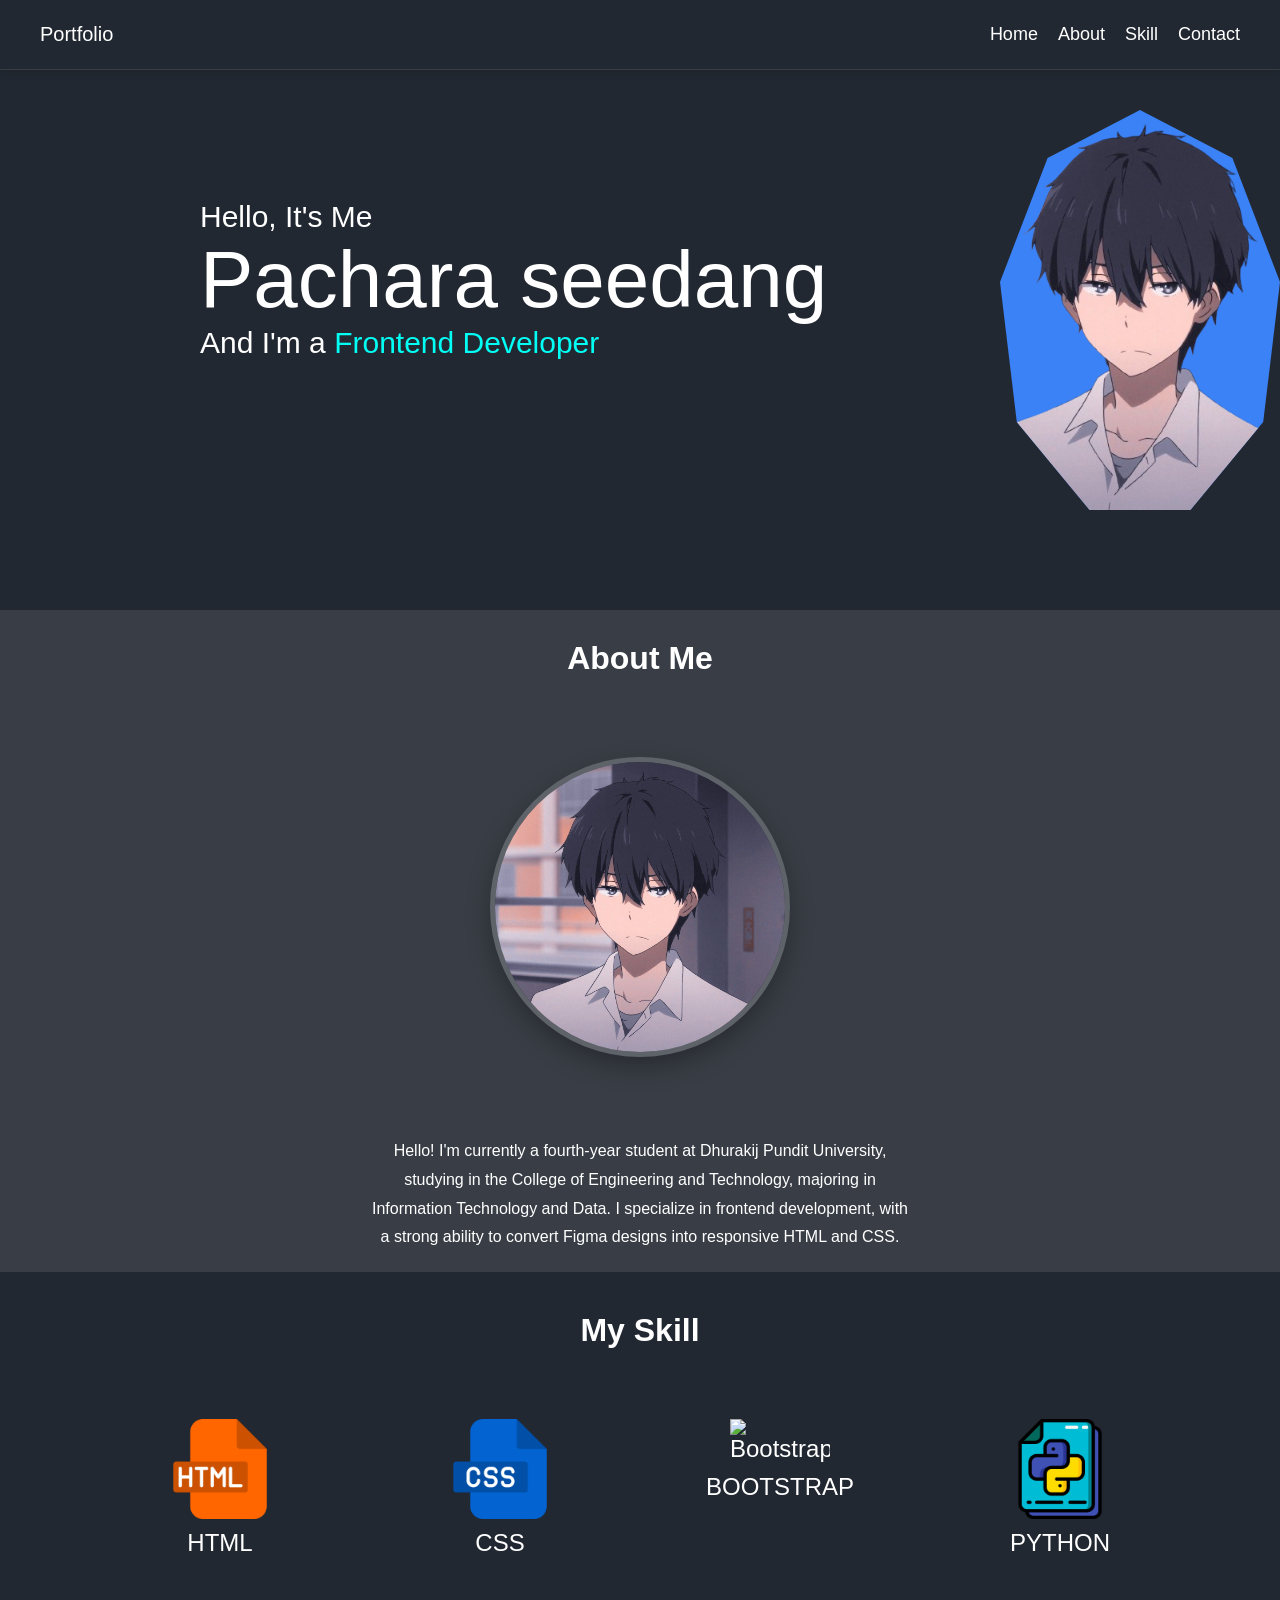
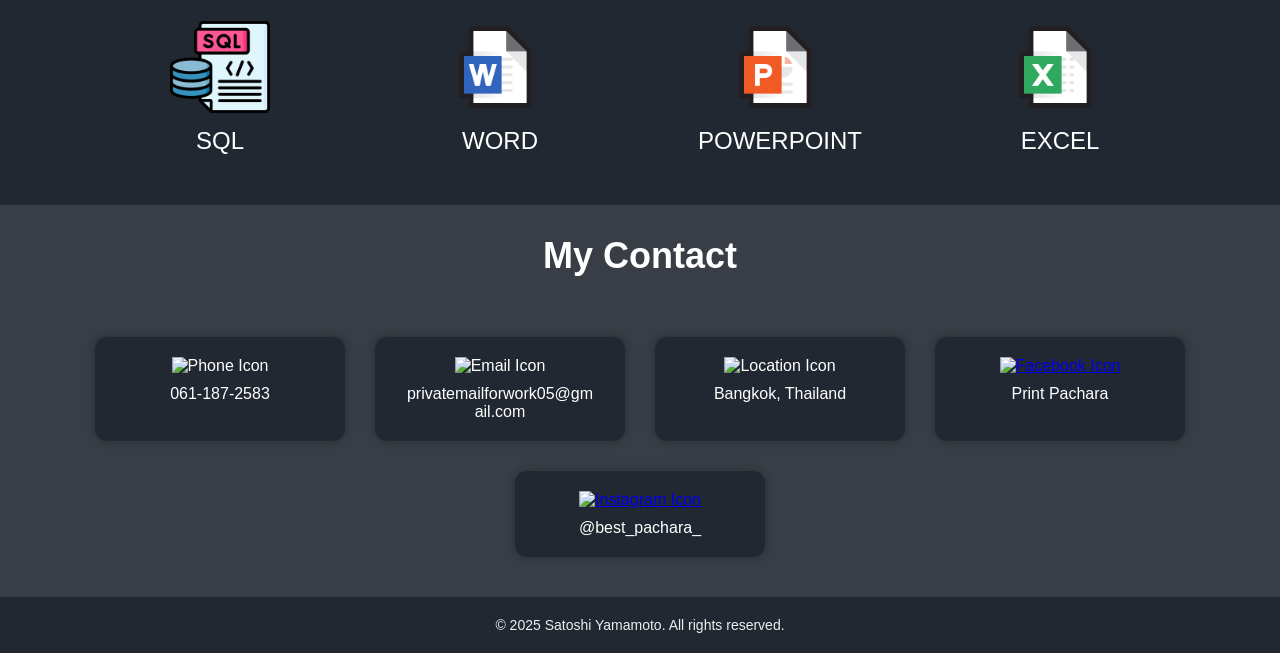
==== commit 18b685d3: "Update index.html" ====
--- a/index.html
+++ b/index.html
@@ -73,7 +73,7 @@
     <div class="contact-card">
       <div class="contact-item">
         <img src="picture/telephone.png" alt="Phone Icon" />
-        <p>061-187-3456</p>
+        <p>061-187-2583</p>
       </div>
       <div class="contact-item">
         <img src="picture/mail.png" alt="Email Icon" />
@@ -87,13 +87,13 @@
         <a href="https://www.facebook.com/best1155001?locale=th_TH" target="_blank">
           <img src="picture/communication.png" alt="Facebook Icon" />
         </a>
-        <p>Satoshi Yamamoto</p>
+        <p>Print Pachara </p>
       </div>
       <div class="contact-item">
         <a href="https://www.instagram.com/best_pachara_/" target="_blank">
           <img src="picture/social.png" alt="Instagram Icon" />
         </a>
-        <p>@Satoshi Yamamoto</p>
+        <p>@best_pachara_</p>
       </div>
     </div>
   </div>
--- a/css/base_web.css
+++ b/css/base_web.css
@@ -190,3 +190,28 @@
     font-size: 16px;
   }
 }
+.hamburger {
+  display: none;
+  font-size: 28px;
+  cursor: pointer;
+  color: white;
+}
+
+/* Responsive: มือถือ/แท็บเล็ต */
+@media (max-width: 768px) {
+  .hamburger {
+    display: block;
+  }
+
+  nav ul {
+    display: none;
+    flex-direction: column;
+    width: 100%;
+    margin-top: 20px;
+    gap: 10px;
+  }
+
+  nav ul.show {
+    display: flex;
+  }
+}
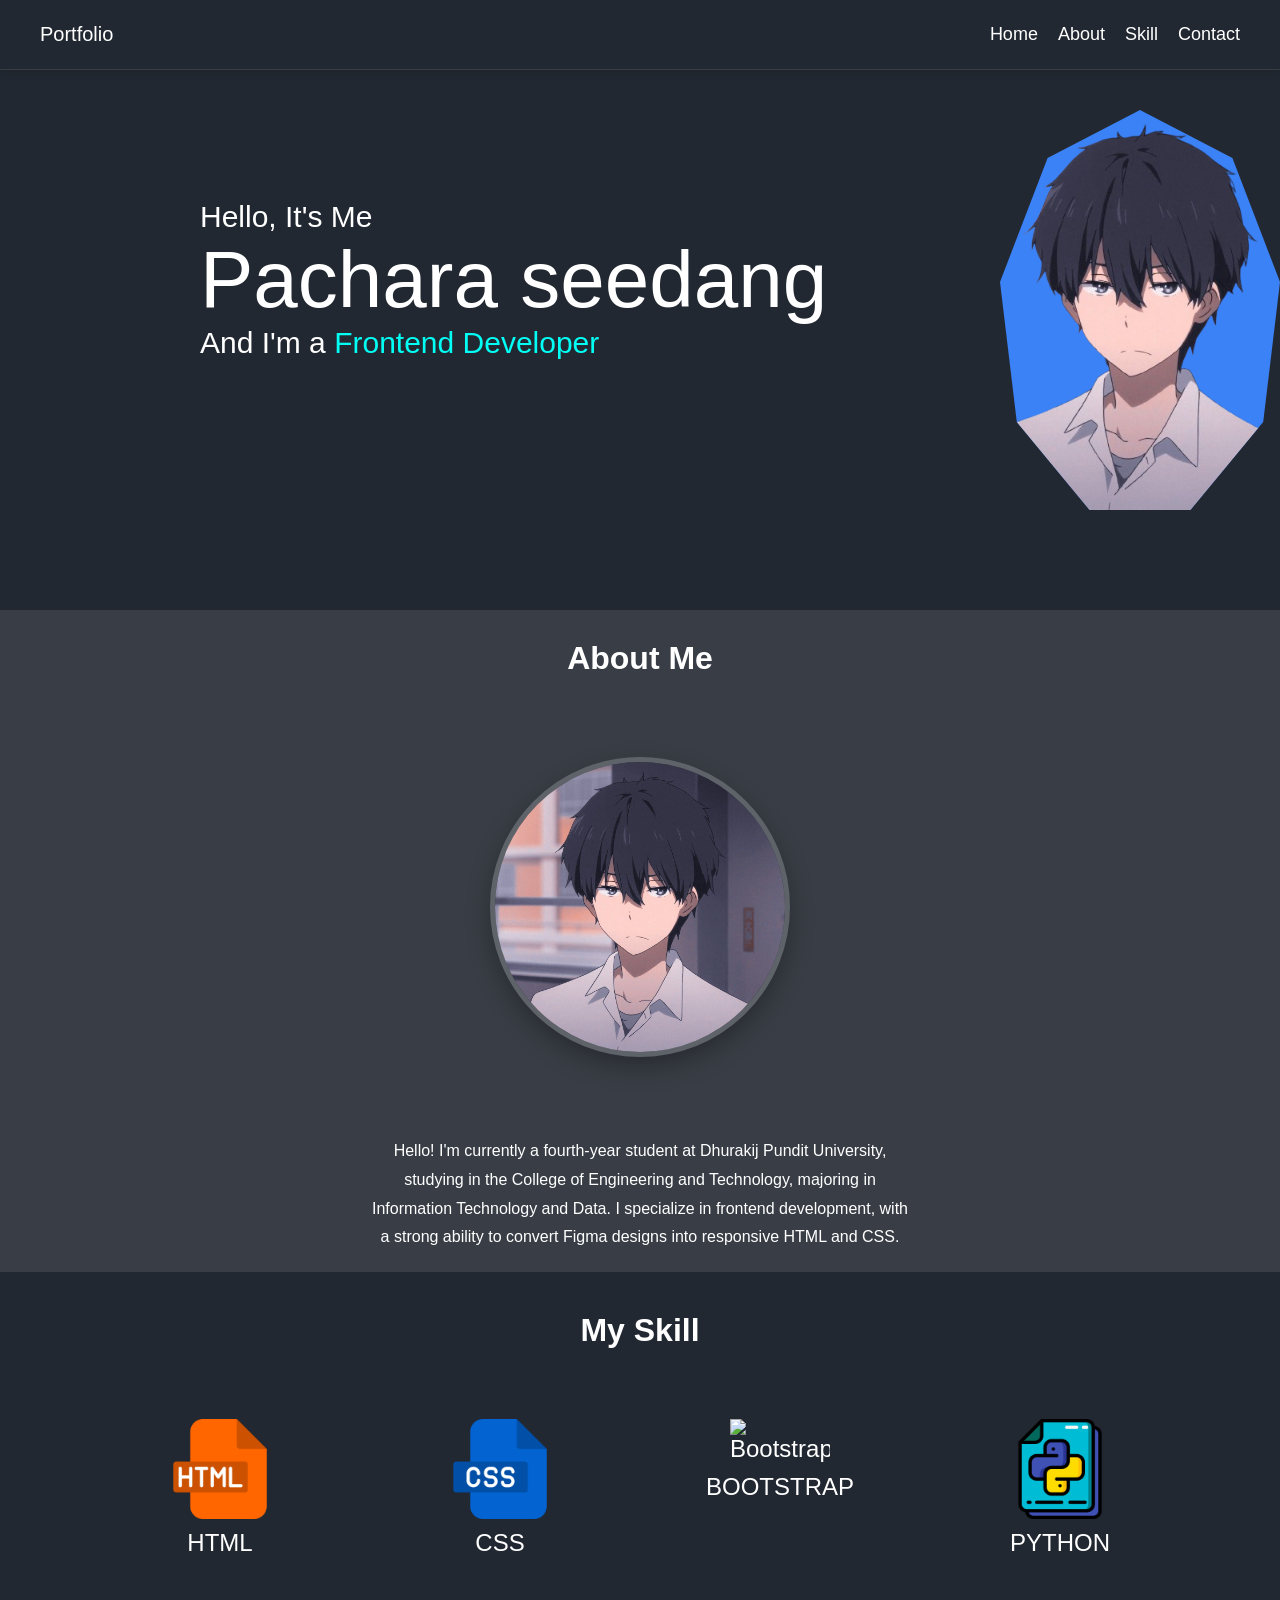
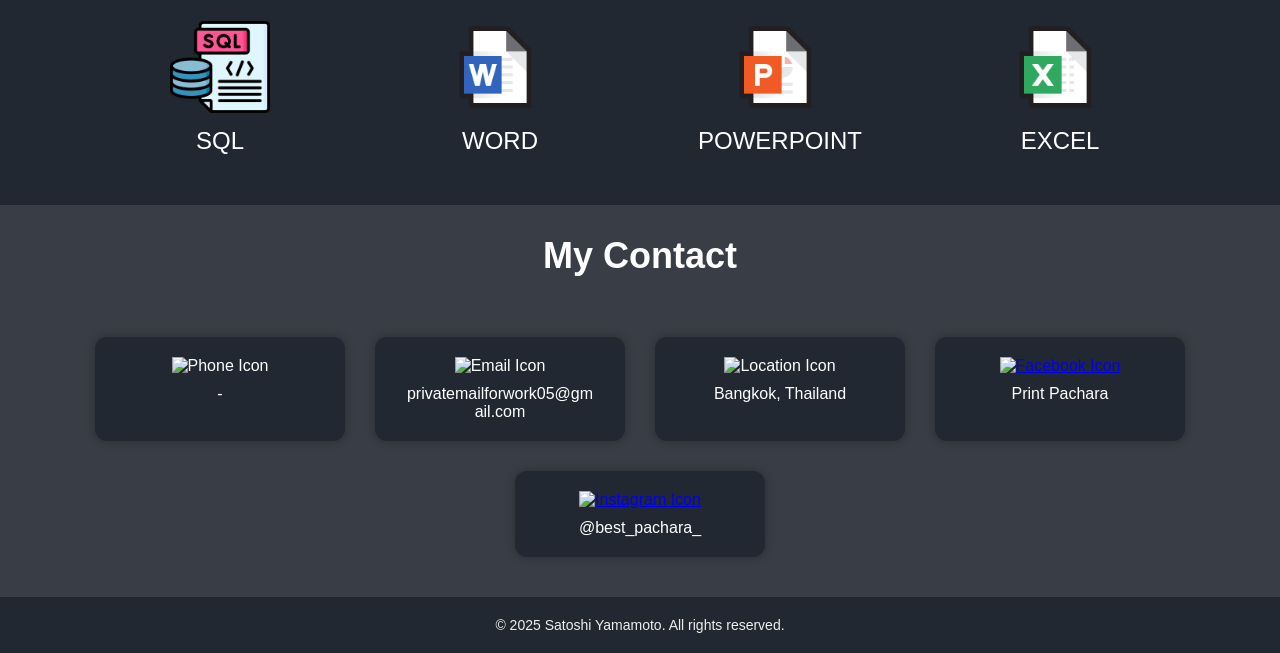
==== commit 5c47a897: "Update index.html" ====
--- a/index.html
+++ b/index.html
@@ -73,7 +73,7 @@
     <div class="contact-card">
       <div class="contact-item">
         <img src="picture/telephone.png" alt="Phone Icon" />
-        <p>061-187-2583</p>
+        <p>-</p>
       </div>
       <div class="contact-item">
         <img src="picture/mail.png" alt="Email Icon" />
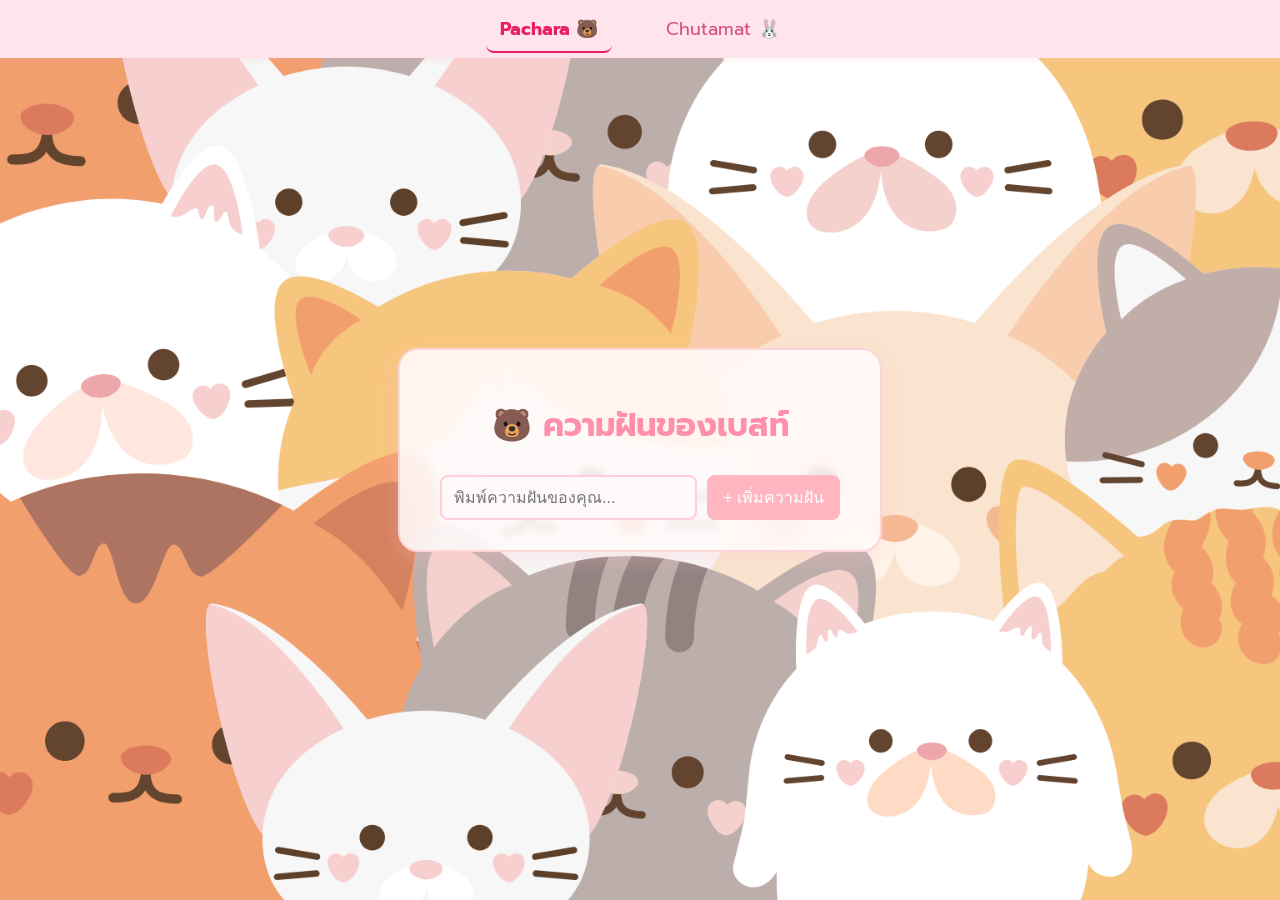
==== commit eabf9fee: "Add files via upload" ====
--- a/index.html
+++ b/index.html
@@ -1,130 +1,157 @@
-<!DOCTYPE html>
-<html lang="en">
-
-<head>
-  <meta charset="UTF-8" />
-  <meta name="viewport" content="width=device-width, initial-scale=1.0" />
-  <link rel="stylesheet" href="css/base_web.css" />
-  <link rel="stylesheet" href="css/body.css" />
-  <title>My Portfolio</title>
-</head>
-
-<body>
-  <header>
-    <nav>
-      <div class="logo"><a>Portfolio</a></div>
-      <div class="hamburger" onclick="toggleMenu()">☰</div>
-      <ul>
-        <li><a href="#home">Home</a></li>
-        <li><a href="#about">About</a></li>
-        <li><a href="#skill">Skill</a></li>
-        <li><a href="#contact">Contact</a></li>
-      </ul>
-    </nav>
-
-    <div class="container" id="home">
-      <div class="hero-one">
-        <a>Hello, It's Me</a>
-      </div>
-      <div class="hero-two">
-        <a>Pachara seedang</a>
-      </div>
-      <div class="hero-tree">
-        <a>And I'm a <span>Frontend Developer</span></a>
-      </div>
-      <div class="profile-wrapper">
-        <div class="blob-shape">
-          <img src="picture/73956466c18ee1d8cd484b7e339ea2f8-removebg-preview.png" alt="Profile Image" />
-        </div>
-      </div>
-    </div>
-  </header>
-
-  <div class="about" id="about">
-    <h1>About Me</h1>
-    <div class="hero-about">
-      <div class="hero-pic">
-        <img src="picture/73956466c18ee1d8cd484b7e339ea2f8.jpg" alt="Profile Image" />
-      </div>
-      <div class="me-detail">
-        <a>Hello! I'm currently a fourth-year student at Dhurakij Pundit University, studying in the College of Engineering and Technology, majoring in Information Technology and Data.
-
-          I specialize in frontend development, with a strong ability to convert Figma designs into responsive HTML and CSS.</a>
-      </div>
-    </div>
-  </div>
-
-  <div class="hero-skill" id="skill">
-    <h1>My Skill</h1>
-    <section class="skill-card">
-      <div class="card"><img src="picture/html.png" alt="HTML" /><p>HTML</p></div>
-      <div class="card"><img src="picture/css.png" alt="CSS" /><p>CSS</p></div>
-      <div class="card"><img src="picture/bootstrap.png" alt="Bootstrap" /><p>BOOTSTRAP</p></div>
-      <div class="card"><img src="picture/file.png" alt="Python" /><p>PYTHON</p></div>
-      <div class="card"><img src="picture/sql.png" alt="SQL" /><p>SQL</p></div>
-      <div class="card"><img src="picture/word-processor.png" alt="Word" /><p>WORD</p></div>
-      <div class="card"><img src="picture/slide.png" alt="PowerPoint" /><p>POWERPOINT</p></div>
-      <div class="card"><img src="picture/sheet.png" alt="Excel" /><p>EXCEL</p></div>
-    </section>
-  </div>
-
-  <div class="hero-contact" id="contact">
-    <h1>My Contact</h1>
-    <div class="contact-card">
-      <div class="contact-item">
-        <img src="picture/telephone.png" alt="Phone Icon" />
-        <p>-</p>
-      </div>
-      <div class="contact-item">
-        <img src="picture/mail.png" alt="Email Icon" />
-        <p>privatemailforwork05@gmail.com</p>
-      </div>
-      <div class="contact-item">
-        <img src="picture/map.png" alt="Location Icon" />
-        <p>Bangkok, Thailand</p>
-      </div>
-      <div class="contact-item">
-        <a href="https://www.facebook.com/best1155001?locale=th_TH" target="_blank">
-          <img src="picture/communication.png" alt="Facebook Icon" />
-        </a>
-        <p>Print Pachara </p>
-      </div>
-      <div class="contact-item">
-        <a href="https://www.instagram.com/best_pachara_/" target="_blank">
-          <img src="picture/social.png" alt="Instagram Icon" />
-        </a>
-        <p>@best_pachara_</p>
-      </div>
-    </div>
-  </div>
-
-  <footer class="footer">
-    <div class="footer-container">
-      <p>&copy; 2025 Satoshi Yamamoto. All rights reserved.</p>
-    </div>
-  </footer>
-
-  <script>
-    const menu = document.querySelector('nav ul');
-
-    function toggleMenu() {
-      menu.classList.toggle('show');
-    }
-
-    const menuLinks = document.querySelectorAll('nav ul li a');
-
-    function removeActive() {
-      menuLinks.forEach(link => link.classList.remove('active'));
-    }
-
-    menuLinks.forEach(link => {
-      link.addEventListener('click', function () {
-        removeActive();
-        this.classList.add('active');
-        menu.classList.remove('show'); // ปิดเมนูเมื่อคลิก
-      });
-    });
-  </script>
-</body>
-
-</html>
+<!DOCTYPE html>
+<html lang="th">
+
+<head>
+    <meta charset="UTF-8" />
+    <title>Pachara</title>
+    <link rel="stylesheet" href="style.css" />
+    <style>
+        /* ปุ่มแก้ไขและลบ */
+        .edit-btn,
+        .delete-btn {
+            margin-left: 8px;
+            cursor: pointer;
+            background: transparent;
+            border: none;
+            font-size: 16px;
+        }
+
+        .delete-btn {
+            color: #e53935;
+        }
+
+        .delete-btn:hover {
+            color: #b71c1c;
+        }
+
+        .edit-btn:hover {
+            color: #4a148c;
+        }
+    </style>
+</head>
+
+<body>
+    <nav class="menu-bar">
+        <ul>
+            <li><a href="index.html">Pachara 🐻</a></li>
+            <li><a href="chutamat.html">Chutamat 🐰</a></li>
+        </ul>
+    </nav>
+
+    <div class="dream-box">
+        <h1>🐻 ความฝันของเบสท์ </h1>
+        <form id="dream-form">
+            <!-- ความฝันจะถูกเพิ่มตรงนี้ -->
+        </form>
+
+        <div class="add-dream">
+            <input type="text" id="new-dream" placeholder="พิมพ์ความฝันของคุณ..." />
+            <button type="button" onclick="addDream()">+ เพิ่มความฝัน</button>
+        </div>
+    </div>
+
+    <script>
+        // กำหนดชื่อ key สำหรับ localStorage แยกตามหน้า
+        const storageKey = 'dreamsDataPachara';
+
+        window.onload = function () {
+            loadDreams();
+
+            // ทำ active menu
+            const links = document.querySelectorAll('.menu-bar ul li a');
+            const currentPath = window.location.pathname.split('/').pop() || 'index.html';
+
+            links.forEach(link => {
+                const href = link.getAttribute('href');
+                if (href === currentPath) {
+                    link.classList.add('active');
+                }
+            });
+        };
+
+        function addDream() {
+            const input = document.getElementById("new-dream");
+            const dreamText = input.value.trim();
+            if (dreamText === "") return;
+
+            addDreamToDOM(dreamText, false);
+
+            input.value = "";
+            saveDreams();
+        }
+
+        function addDreamToDOM(text, checked) {
+            const form = document.getElementById("dream-form");
+
+            const label = document.createElement("label");
+            label.classList.add("editable-dream");
+
+            const checkbox = document.createElement("input");
+            checkbox.type = "checkbox";
+            checkbox.name = "dream";
+            checkbox.value = text;
+            checkbox.checked = checked;
+
+            checkbox.addEventListener("change", saveDreams);
+
+            const span = document.createElement("span");
+            span.textContent = " " + text;
+
+            const editBtn = document.createElement("button");
+            editBtn.type = "button";
+            editBtn.textContent = "✏️";
+            editBtn.classList.add("edit-btn");
+            editBtn.onclick = function () {
+                const newText = prompt("แก้ไขความฝัน:", span.textContent.trim());
+                if (newText !== null && newText.trim() !== "") {
+                    span.textContent = " " + newText.trim();
+                    checkbox.value = newText.trim();
+                    saveDreams();
+                }
+            };
+
+            const deleteBtn = document.createElement("button");
+            deleteBtn.type = "button";
+            deleteBtn.textContent = "❌";
+            deleteBtn.classList.add("delete-btn");
+            deleteBtn.onclick = function () {
+                if (confirm("ต้องการลบความฝันนี้หรือไม่?")) {
+                    label.remove();
+                    saveDreams();
+                }
+            };
+
+            label.appendChild(checkbox);
+            label.appendChild(span);
+            label.appendChild(editBtn);
+            label.appendChild(deleteBtn);
+            form.appendChild(label);
+        }
+
+        function saveDreams() {
+            const dreams = [];
+            const labels = document.querySelectorAll("#dream-form label.editable-dream");
+            labels.forEach(label => {
+                const checkbox = label.querySelector("input[type=checkbox]");
+                const span = label.querySelector("span");
+                dreams.push({
+                    text: span.textContent.trim(),
+                    checked: checkbox.checked,
+                });
+            });
+            localStorage.setItem(storageKey, JSON.stringify(dreams));
+        }
+
+        function loadDreams() {
+            const dreamsData = localStorage.getItem(storageKey);
+            if (!dreamsData) return;
+
+            const dreams = JSON.parse(dreamsData);
+            dreams.forEach(d => {
+                addDreamToDOM(d.text, d.checked);
+            });
+        }
+    </script>
+</body>
+
+</html>
--- a/style.css
+++ b/style.css
@@ -0,0 +1,169 @@
+@import url('https://fonts.googleapis.com/css2?family=Prompt&display=swap');
+
+body {
+  font-family: 'Prompt', sans-serif;
+  background-image: url('/2.png');
+  color: #444;
+  display: flex;
+  justify-content: center;
+  align-items: center;
+  height: 100vh;
+  margin: 0;
+  background-size: cover;
+  background-attachment: fixed;
+}
+
+.dream-box {
+  background: rgba(255, 250, 250, 0.9);
+  border: 2px solid #fbd6d6;
+  border-radius: 20px;
+  padding: 30px 40px;
+  box-shadow: 0 8px 20px rgba(255, 192, 203, 0.3);
+  max-width: 400px;
+  width: 100%;
+  backdrop-filter: blur(4px);
+}
+
+h1 {
+  text-align: center;
+  color: #ff8fab;
+  margin-bottom: 25px;
+}
+
+label {
+  display: flex;
+  align-items: center;
+  margin: 12px 0;
+  font-size: 20px;
+  background: #fff0f5;
+  padding: 14px 18px;
+  border-radius: 12px;
+  transition: 0.3s ease;
+  cursor: pointer;
+  gap: 12px;
+  box-shadow: 0 3px 6px rgba(255, 182, 193, 0.2);
+}
+
+input[type="checkbox"] {
+  appearance: none;
+  width: 32px;
+  height: 32px;
+  border: 2px solid #ffcce0;
+  border-radius: 6px;
+  background-color: #fff;
+  cursor: pointer;
+  transition: 0.2s ease;
+  position: relative;
+}
+
+input[type="checkbox"]:checked {
+  background-color: #ffcce0;
+  border-color: #ff8fab;
+}
+
+input[type="checkbox"]:checked::after {
+  content: "✔";
+  color: #000000;
+  font-size: 24px;
+  position: absolute;
+  top: 0px;
+  left: 4px;
+}
+
+.menu-bar {
+  background: #ffe4ec;
+  padding: 15px 0;
+  box-shadow: 0 2px 8px rgba(255, 182, 193, 0.2);
+  position: fixed;
+  top: 0;
+  left: 0;
+  width: 100%;
+  z-index: 1000;
+}
+
+.menu-bar ul {
+  display: flex;
+  justify-content: center;
+  gap: 40px;
+  margin: 0;
+  padding: 0;
+  list-style: none;
+}
+
+.menu-bar a {
+  text-decoration: none;
+  font-size: 18px;
+  color: #d94f82;
+  padding: 8px 14px;
+  border-radius: 8px;
+  transition: 0.3s ease;
+}
+
+.menu-bar a:hover {
+  background: #ffd6e8;
+  color: #b63e6b;
+}
+.add-dream {
+  margin-top: 20px;
+  display: flex;
+  gap: 10px;
+  flex-direction: row;
+}
+
+.add-dream input[type="text"] {
+  flex: 1;
+  padding: 10px 12px;
+  border: 2px solid #ffcce0;
+  border-radius: 8px;
+  font-size: 16px;
+  background-color: #fffafa;
+}
+
+.add-dream button {
+  background-color: #ffb6c1;
+  color: white;
+  border: none;
+  border-radius: 8px;
+  padding: 10px 16px;
+  font-size: 16px;
+  cursor: pointer;
+  transition: 0.3s ease;
+}
+
+.add-dream button:hover {
+  background-color: #ff8fab;
+}
+
+.editable-dream {
+  display: flex;
+  align-items: center;
+  margin: 10px 0;
+  font-size: 18px;
+  background: #fff0f5;
+  padding: 10px 15px;
+  border-radius: 10px;
+  gap: 10px;
+  position: relative;
+  transition: 0.3s ease;
+}
+
+.editable-dream .edit-btn {
+  margin-left: auto;
+  background-color: transparent;
+  border: none;
+  cursor: pointer;
+  font-size: 16px;
+  color: #d46a8c;
+  padding: 6px;
+  transition: 0.2s ease;
+}
+
+.editable-dream .edit-btn:hover {
+  color: #b63e6b;
+}
+
+.menu-bar ul li a.active {
+    color: #e91e63; /* สีที่ต้องการเวลา active */
+    font-weight: bold;
+    border-bottom: 2px solid #e91e63;
+}
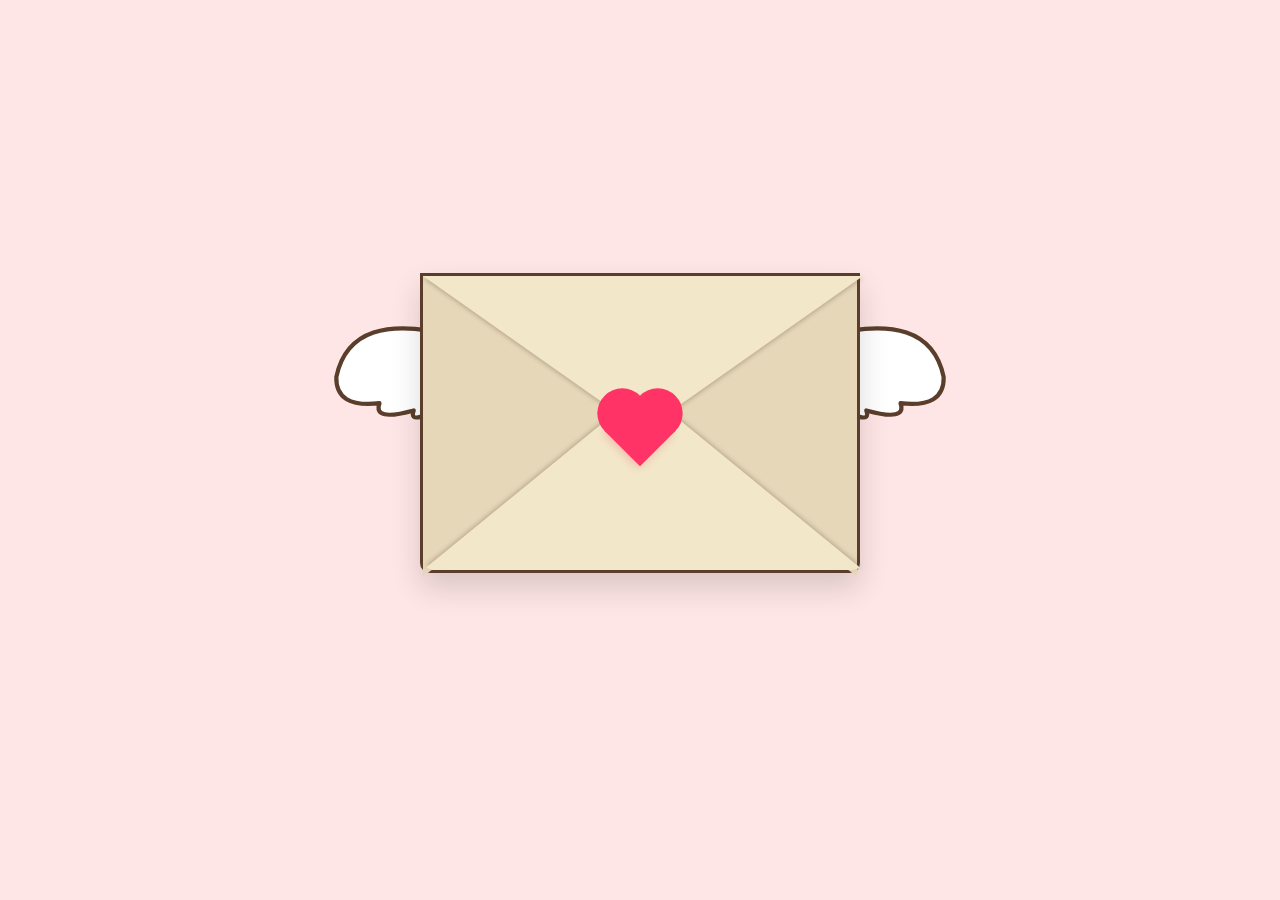
==== commit ee76bfaa: "Add files via upload" ====
--- a/index.html
+++ b/index.html
@@ -1,157 +1,87 @@
 <!DOCTYPE html>
-<html lang="th">
+<html lang="en">
 
 <head>
-    <meta charset="UTF-8" />
-    <title>Pachara</title>
-    <link rel="stylesheet" href="style.css" />
-    <style>
-        /* ปุ่มแก้ไขและลบ */
-        .edit-btn,
-        .delete-btn {
-            margin-left: 8px;
-            cursor: pointer;
-            background: transparent;
-            border: none;
-            font-size: 16px;
-        }
-
-        .delete-btn {
-            color: #e53935;
-        }
-
-        .delete-btn:hover {
-            color: #b71c1c;
-        }
-
-        .edit-btn:hover {
-            color: #4a148c;
-        }
-    </style>
+    <meta charset="UTF-8">
+    <meta name="viewport" content="width=device-width, initial-scale=1.0">
+    <title>For You</title>
+    <link rel="stylesheet" href="style.css">
+    <link rel="preconnect" href="https://fonts.googleapis.com">
+    <link rel="preconnect" href="https://fonts.gstatic.com" crossorigin>
+    <link
+        href="https://fonts.googleapis.com/css2?family=Dancing+Script:wght@700&family=Poppins:wght@400;600&display=swap"
+        rel="stylesheet">
 </head>
 
 <body>
-    <nav class="menu-bar">
-        <ul>
-            <li><a href="index.html">Pachara 🐻</a></li>
-            <li><a href="chutamat.html">Chutamat 🐰</a></li>
-        </ul>
-    </nav>
+    <div class="container">
+        <div class="envelope-wrapper" id="envelope">
+            <div class="envelope">
+                <div class="letter">
+                    <div class="text">
+                        <h1 class="title">Happy Valentine's Day❤️</h1>
+                        <p class="subtitle">情人节快乐</p>
+                        <p class="body-text">Happy Valentine เด็กอ้วนปีนี้ไม่มีอะไรให้เลยขอโทษ
+                            ขอให้อ้วนมีความสุขได้กินแต่ของอร่อยๆ ขอให้อ้วนกลับมาสดใสเหมือนก่อนนะ
+                            ที่จริงนึกว่าจะให้อยู่ด้วยกันก่อนได้ไปทำงานแต่ก็ผิดแผนไปนิด
+                            เลยเสียใจนิดหน่อย
+                            เค้าเผลอไปอ่านที่อ้วนเขียนให้เค้า
+                            อ่านได้แค่วันนี้เบสท์ทำไก่แดงให้กินเข้าก็อ่านต่อไม่ไหวแล้ว(ฝุ่นเข้าตา) #ฝึกงานสู้ๆนะ
+                        </p>
+                    </div>
+                    <button id="musicBtn" class="music-btn">เพลงนี้มอบให้เธอ</button>
+                </div>
+                <!-- Flap of the envelope -->
+                <div class="flap"></div>
+                <!-- Pocket of the envelope -->
+                <div class="pocket"></div>
+                <!-- Heart seal -->
+                <div class="heart-seal"></div>
+                <!-- Wings -->
+                <svg class="wing left-wing" viewBox="0 0 100 100">
+                    <path d="M100,50 Q40,0 10,40 Q0,60 30,70 Q20,80 50,85 Q40,95 80,90 Q90,95 100,50 Z" />
+                </svg>
+                <svg class="wing right-wing" viewBox="0 0 100 100">
+                    <path d="M0,50 Q60,0 90,40 Q100,60 70,70 Q80,80 50,85 Q60,95 20,90 Q10,95 0,50 Z" />
+                </svg>
+            </div>
+        </div>
+        <button id="resetBtn" class="hidden-btn">Close</button>
 
-    <div class="dream-box">
-        <h1>🐻 ความฝันของเบสท์ </h1>
-        <form id="dream-form">
-            <!-- ความฝันจะถูกเพิ่มตรงนี้ -->
-        </form>
-
-        <div class="add-dream">
-            <input type="text" id="new-dream" placeholder="พิมพ์ความฝันของคุณ..." />
-            <button type="button" onclick="addDream()">+ เพิ่มความฝัน</button>
-        </div>
     </div>
 
-    <script>
-        // กำหนดชื่อ key สำหรับ localStorage แยกตามหน้า
-        const storageKey = 'dreamsDataPachara';
+    <!-- Vinyl Player Screen (Initially Hidden) -->
+    <div class="vinyl-container hidden">
+        <div class="player-case">
+            <div class="vinyl-record" id="vinylRecord">
+                <div class="vinyl-label"></div>
+                <div class="play-pause-overlay">
+                    <div class="play-icon"></div>
+                </div>
+            </div>
+            <div class="tonearm" id="tonearm">
+                <div class="tonearm-pivot"></div>
+                <div class="tonearm-shaft"></div>
+                <div class="tonearm-head"></div>
+            </div>
+        </div>
 
-        window.onload = function () {
-            loadDreams();
+        <div class="song-info">
+            <h2>หากจะเพียงขอ(Sincare)</h2>
+            <p>PURPEECH</p>
+        </div>
 
-            // ทำ active menu
-            const links = document.querySelectorAll('.menu-bar ul li a');
-            const currentPath = window.location.pathname.split('/').pop() || 'index.html';
+        <div class="progress-wrapper">
+            <span id="currentTime">0:00</span>
+            <input type="range" id="progressBar" value="0" min="0" step="1">
+            <span id="duration">0:00</span>
+        </div>
 
-            links.forEach(link => {
-                const href = link.getAttribute('href');
-                if (href === currentPath) {
-                    link.classList.add('active');
-                }
-            });
-        };
+        <button id="backBtn" class="back-btn">Go Back</button>
+    </div>
 
-        function addDream() {
-            const input = document.getElementById("new-dream");
-            const dreamText = input.value.trim();
-            if (dreamText === "") return;
-
-            addDreamToDOM(dreamText, false);
-
-            input.value = "";
-            saveDreams();
-        }
-
-        function addDreamToDOM(text, checked) {
-            const form = document.getElementById("dream-form");
-
-            const label = document.createElement("label");
-            label.classList.add("editable-dream");
-
-            const checkbox = document.createElement("input");
-            checkbox.type = "checkbox";
-            checkbox.name = "dream";
-            checkbox.value = text;
-            checkbox.checked = checked;
-
-            checkbox.addEventListener("change", saveDreams);
-
-            const span = document.createElement("span");
-            span.textContent = " " + text;
-
-            const editBtn = document.createElement("button");
-            editBtn.type = "button";
-            editBtn.textContent = "✏️";
-            editBtn.classList.add("edit-btn");
-            editBtn.onclick = function () {
-                const newText = prompt("แก้ไขความฝัน:", span.textContent.trim());
-                if (newText !== null && newText.trim() !== "") {
-                    span.textContent = " " + newText.trim();
-                    checkbox.value = newText.trim();
-                    saveDreams();
-                }
-            };
-
-            const deleteBtn = document.createElement("button");
-            deleteBtn.type = "button";
-            deleteBtn.textContent = "❌";
-            deleteBtn.classList.add("delete-btn");
-            deleteBtn.onclick = function () {
-                if (confirm("ต้องการลบความฝันนี้หรือไม่?")) {
-                    label.remove();
-                    saveDreams();
-                }
-            };
-
-            label.appendChild(checkbox);
-            label.appendChild(span);
-            label.appendChild(editBtn);
-            label.appendChild(deleteBtn);
-            form.appendChild(label);
-        }
-
-        function saveDreams() {
-            const dreams = [];
-            const labels = document.querySelectorAll("#dream-form label.editable-dream");
-            labels.forEach(label => {
-                const checkbox = label.querySelector("input[type=checkbox]");
-                const span = label.querySelector("span");
-                dreams.push({
-                    text: span.textContent.trim(),
-                    checked: checkbox.checked,
-                });
-            });
-            localStorage.setItem(storageKey, JSON.stringify(dreams));
-        }
-
-        function loadDreams() {
-            const dreamsData = localStorage.getItem(storageKey);
-            if (!dreamsData) return;
-
-            const dreams = JSON.parse(dreamsData);
-            dreams.forEach(d => {
-                addDreamToDOM(d.text, d.checked);
-            });
-        }
-    </script>
+    <canvas id="confettiCanvas"></canvas>
+    <script src="script.js"></script>
 </body>
 
-</html>
+</html>
--- a/style.css
+++ b/style.css
@@ -1,169 +1,749 @@
-@import url('https://fonts.googleapis.com/css2?family=Prompt&display=swap');
+/* Reset and Base Styles */
+* {
+    margin: 0;
+    padding: 0;
+    box-sizing: border-box;
+}
 
 body {
-  font-family: 'Prompt', sans-serif;
-  background-image: url('/2.png');
-  color: #444;
-  display: flex;
-  justify-content: center;
-  align-items: center;
-  height: 100vh;
-  margin: 0;
-  background-size: cover;
-  background-attachment: fixed;
-}
-
-.dream-box {
-  background: rgba(255, 250, 250, 0.9);
-  border: 2px solid #fbd6d6;
-  border-radius: 20px;
-  padding: 30px 40px;
-  box-shadow: 0 8px 20px rgba(255, 192, 203, 0.3);
-  max-width: 400px;
-  width: 100%;
-  backdrop-filter: blur(4px);
-}
-
-h1 {
-  text-align: center;
-  color: #ff8fab;
-  margin-bottom: 25px;
-}
-
-label {
-  display: flex;
-  align-items: center;
-  margin: 12px 0;
-  font-size: 20px;
-  background: #fff0f5;
-  padding: 14px 18px;
-  border-radius: 12px;
-  transition: 0.3s ease;
-  cursor: pointer;
-  gap: 12px;
-  box-shadow: 0 3px 6px rgba(255, 182, 193, 0.2);
-}
-
-input[type="checkbox"] {
-  appearance: none;
-  width: 32px;
-  height: 32px;
-  border: 2px solid #ffcce0;
-  border-radius: 6px;
-  background-color: #fff;
-  cursor: pointer;
-  transition: 0.2s ease;
-  position: relative;
-}
-
-input[type="checkbox"]:checked {
-  background-color: #ffcce0;
-  border-color: #ff8fab;
-}
-
-input[type="checkbox"]:checked::after {
-  content: "✔";
-  color: #000000;
-  font-size: 24px;
-  position: absolute;
-  top: 0px;
-  left: 4px;
-}
-
-.menu-bar {
-  background: #ffe4ec;
-  padding: 15px 0;
-  box-shadow: 0 2px 8px rgba(255, 182, 193, 0.2);
-  position: fixed;
-  top: 0;
-  left: 0;
-  width: 100%;
-  z-index: 1000;
-}
-
-.menu-bar ul {
-  display: flex;
-  justify-content: center;
-  gap: 40px;
-  margin: 0;
-  padding: 0;
-  list-style: none;
-}
-
-.menu-bar a {
-  text-decoration: none;
-  font-size: 18px;
-  color: #d94f82;
-  padding: 8px 14px;
-  border-radius: 8px;
-  transition: 0.3s ease;
-}
-
-.menu-bar a:hover {
-  background: #ffd6e8;
-  color: #b63e6b;
-}
-.add-dream {
-  margin-top: 20px;
-  display: flex;
-  gap: 10px;
-  flex-direction: row;
-}
-
-.add-dream input[type="text"] {
-  flex: 1;
-  padding: 10px 12px;
-  border: 2px solid #ffcce0;
-  border-radius: 8px;
-  font-size: 16px;
-  background-color: #fffafa;
-}
-
-.add-dream button {
-  background-color: #ffb6c1;
-  color: white;
-  border: none;
-  border-radius: 8px;
-  padding: 10px 16px;
-  font-size: 16px;
-  cursor: pointer;
-  transition: 0.3s ease;
-}
-
-.add-dream button:hover {
-  background-color: #ff8fab;
-}
-
-.editable-dream {
-  display: flex;
-  align-items: center;
-  margin: 10px 0;
-  font-size: 18px;
-  background: #fff0f5;
-  padding: 10px 15px;
-  border-radius: 10px;
-  gap: 10px;
-  position: relative;
-  transition: 0.3s ease;
-}
-
-.editable-dream .edit-btn {
-  margin-left: auto;
-  background-color: transparent;
-  border: none;
-  cursor: pointer;
-  font-size: 16px;
-  color: #d46a8c;
-  padding: 6px;
-  transition: 0.2s ease;
-}
-
-.editable-dream .edit-btn:hover {
-  color: #b63e6b;
-}
-
-.menu-bar ul li a.active {
-    color: #e91e63; /* สีที่ต้องการเวลา active */
+    background-color: #ffe6e6;
+    display: flex;
+    justify-content: center;
+    align-items: center;
+    min-height: 100vh;
+    font-family: 'Poppins', sans-serif;
+    overflow: hidden;
+}
+
+.envelope-wrapper {
+    position: relative;
+    cursor: pointer;
+    animation: float 3s ease-in-out infinite alternate;
+}
+
+.container {
+    position: relative;
+    display: flex;
+    flex-direction: column;
+    align-items: center;
+}
+
+/* Envelope Styles */
+@keyframes float {
+    from {
+        transform: translateY(0);
+    }
+
+    to {
+        transform: translateY(-15px);
+    }
+}
+
+/* Wings */
+.wing {
+    position: absolute;
+    width: 140px;
+    height: 140px;
+    z-index: -1;
+    fill: #ffffff;
+    stroke: #5a3e2b;
+    stroke-width: 3;
+    stroke-linecap: round;
+    stroke-linejoin: round;
+    top: 20px;
+    transition: transform 0.5s ease;
+}
+
+.left-wing {
+    left: -100px;
+    transform: rotate(-25deg);
+    animation: flap-left 0.6s ease-in-out infinite alternate;
+}
+
+.right-wing {
+    right: -100px;
+    transform: rotate(25deg);
+    animation: flap-right 0.6s ease-in-out infinite alternate;
+}
+
+@keyframes flap-left {
+    from {
+        transform: rotate(-25deg) translateY(-10px);
+    }
+
+    to {
+        transform: rotate(-35deg) translateY(-10px);
+    }
+}
+
+@keyframes flap-right {
+    from {
+        transform: rotate(25deg) translateY(-10px);
+    }
+
+    to {
+        transform: rotate(35deg) translateY(-10px);
+    }
+}
+
+.envelope {
+    position: relative;
+    width: 440px;
+    height: 300px;
+    background-color: #f2e8c9;
+    /* Beige */
+    border-radius: 0 0 10px 10px;
+    box-shadow: 0 15px 30px rgba(0, 0, 0, 0.15);
+    border: 3px solid #5a3e2b;
+    /* Dark brown border */
+}
+
+/* Side Flaps */
+.envelope::before {
+    content: '';
+    position: absolute;
+    top: 0;
+    left: 0;
+    width: 0;
+    height: 0;
+    border-left: 220px solid #e6d7b9;
+    /* Slightly darker beige */
+    border-top: 150px solid transparent;
+    border-bottom: 150px solid transparent;
+    z-index: 2;
+}
+
+.envelope::after {
+    content: '';
+    position: absolute;
+    top: 0;
+    right: 0;
+    width: 0;
+    height: 0;
+    border-right: 220px solid #e6d7b9;
+    /* Slightly darker beige */
+    border-top: 150px solid transparent;
+    border-bottom: 150px solid transparent;
+    z-index: 2;
+}
+
+/* Bottom Pocket */
+.pocket {
+    position: absolute;
+    bottom: 0;
+    left: 0;
+    width: 0;
+    height: 0;
+    border-left: 220px solid transparent;
+    border-right: 220px solid transparent;
+    border-bottom: 180px solid #f2e8c9;
+    /* Flattened beige */
+    z-index: 3;
+    border-radius: 0 0 10px 10px;
+    filter: drop-shadow(0 -2px 2px rgba(90, 62, 43, 0.3));
+    /* Shadow for depth */
+}
+
+/* The Flap */
+.flap {
+    position: absolute;
+    top: 0;
+    left: 0;
+    width: 0;
+    height: 0;
+    border-left: 220px solid transparent;
+    border-right: 220px solid transparent;
+    border-top: 155px solid #f2e8c9;
+    /* Flattened beige */
+    transform-origin: top;
+    transition: transform 0.6s ease-in-out, z-index 0.6s;
+    z-index: 4;
+    filter: drop-shadow(0 2px 2px rgba(90, 62, 43, 0.3));
+}
+
+/* Heart Seal */
+.heart-seal {
+    width: 50px;
+    height: 50px;
+    position: absolute;
+    top: 155px;
+    /* Centered on the flap tip */
+    left: 50%;
+    transform: translate(-50%, -50%) rotate(45deg);
+    background-color: #ff3366;
+    box-shadow: 0 2px 10px rgba(255, 51, 102, 0.3);
+    z-index: 5;
+    transition: opacity 0.4s;
+    animation: seal-heartbeat 1.5s infinite;
+    cursor: pointer;
+}
+
+@keyframes seal-heartbeat {
+    0% {
+        transform: translate(-50%, -50%) rotate(45deg) scale(1);
+    }
+
+    10% {
+        transform: translate(-50%, -50%) rotate(45deg) scale(1.1);
+    }
+
+    20% {
+        transform: translate(-50%, -50%) rotate(45deg) scale(1);
+    }
+
+    30% {
+        transform: translate(-50%, -50%) rotate(45deg) scale(1.1);
+    }
+
+    100% {
+        transform: translate(-50%, -50%) rotate(45deg) scale(1);
+    }
+}
+
+.heart-seal::before,
+.heart-seal::after {
+    content: '';
+    width: 50px;
+    height: 50px;
+    background-color: #ff3366;
+    border-radius: 50%;
+    position: absolute;
+}
+
+.heart-seal::before {
+    top: -25px;
+    left: 0;
+}
+
+.heart-seal::after {
+    left: -25px;
+    top: 0;
+}
+
+/* Letter */
+.letter {
+    position: absolute;
+    top: 10px;
+    left: 10px;
+    width: 414px;
+    height: 280px;
+    background: white;
+    border-radius: 5px;
+    padding: 20px;
+    box-shadow: 0 0 5px rgba(0, 0, 0, 0.1);
+    transition: transform 0.6s ease-in-out, z-index 0.6s;
+    z-index: 1;
+    display: flex;
+    flex-direction: column;
+    justify-content: center;
+    align-items: center;
+    text-align: center;
+}
+
+.text .title {
+    font-family: 'Dancing Script', cursive;
+    color: #ff3366;
+    font-size: 1.8rem;
+    margin-bottom: 5px;
+    line-height: 1.2;
+}
+
+.text .subtitle {
+    font-size: 1rem;
+    color: #666;
+    margin-bottom: 5px;
+}
+
+.text .body-text {
+    font-size: 0.9rem;
+    color: #888;
+}
+
+/* Open State */
+.envelope-wrapper.open .flap {
+    transform: rotateX(180deg);
+    z-index: 1;
+}
+
+.envelope-wrapper.open .letter {
+    transform: translateY(-80px);
+    /* Move up slightly more to clear pocket */
+    z-index: 10;
+    /* Make sure it's above everything */
+    transition-delay: 0.1s;
+    /* Slight delay to look natural */
+    height: 320px;
+    /* Expand to show full content */
+}
+
+/* Ensure button is clickable */
+.music-btn {
+    pointer-events: auto;
+    position: relative;
+    z-index: 20;
+}
+
+.envelope-wrapper.open .heart-seal {
+    opacity: 0;
+}
+
+/* Click hint */
+.click-hint {
+    margin-top: 50px;
+    color: white;
+    background-color: #ff3366;
+    padding: 10px 20px;
+    border-radius: 20px;
     font-weight: bold;
-    border-bottom: 2px solid #e91e63;
+    opacity: 0.9;
+    transition: opacity 0.3s;
+}
+
+.hidden-btn {
+    margin-top: 20px;
+    background-color: #ff3366;
+    color: white;
+    border: none;
+    padding: 10px 20px;
+    border-radius: 50px;
+    cursor: pointer;
+    font-weight: 600;
+    opacity: 0;
+    pointer-events: none;
+    transition: opacity 0.3s;
+}
+
+.envelope-wrapper.open~.hidden-btn {
+    opacity: 1;
+    pointer-events: auto;
+}
+
+.envelope-wrapper.open~.click-hint {
+    opacity: 0;
+}
+
+#confettiCanvas {
+    position: fixed;
+    top: 0;
+    left: 0;
+    width: 100%;
+    height: 100%;
+    pointer-events: none;
+    z-index: 10;
+}
+
+/* Heart animations */
+.falling-heart {
+    position: fixed;
+    top: -20px;
+    user-select: none;
+    pointer-events: none;
+    z-index: 0;
+    animation: fall linear forwards;
+    color: #ff3366;
+}
+
+@keyframes fall {
+    to {
+        transform: translateY(105vh) rotate(360deg);
+    }
+}
+
+.rising-heart {
+    position: fixed;
+    bottom: -20px;
+    user-select: none;
+    pointer-events: none;
+    z-index: 35;
+    animation: rise linear forwards;
+    color: #ff3366;
+}
+
+@keyframes rise {
+    to {
+        transform: translateY(-105vh) rotate(-360deg);
+    }
+}
+
+
+
+
+/* Responsive Design */
+@media (max-width: 1024px) {
+    .container {
+        transform: scale(0.9);
+    }
+}
+
+@media (max-width: 768px) {
+    .container {
+        transform: scale(0.8);
+    }
+
+    .vinyl-record {
+        width: 280px;
+        height: 280px;
+    }
+}
+
+@media (max-width: 480px) {
+    .container {
+        transform: scale(0.65);
+    }
+
+    /* Optimize Vinyl Player for Mobile */
+    .vinyl-record {
+        width: 220px;
+        height: 220px;
+        border-width: 4px;
+    }
+
+    .vinyl-label {
+        width: 80px;
+        height: 80px;
+        background-size: 50%;
+    }
+
+    .song-info {
+        margin-top: 20px;
+    }
+
+    .song-info h2 {
+        font-size: 1.3rem;
+    }
+
+    .song-info p {
+        font-size: 0.9rem;
+    }
+
+    .progress-wrapper {
+        width: 85%;
+        margin-top: 20px;
+    }
+
+    .music-btn {
+        margin-top: 20px;
+        padding: 10px 20px;
+        font-size: 0.9rem;
+    }
+}
+
+@media (max-width: 380px) {
+    .container {
+        transform: scale(0.55);
+    }
+
+    .vinyl-record {
+        width: 180px;
+        height: 180px;
+    }
+
+    .song-info h2 {
+        font-size: 1.1rem;
+    }
+}
+
+/* Ensure music button is always clickable and visible */
+.music-btn {
+    margin-top: 25px;
+    background-color: #ff3366;
+    color: white;
+    border: none;
+    padding: 12px 30px;
+    font-size: 1.1rem;
+    border-radius: 50px;
+    cursor: pointer;
+    font-weight: 600;
+    font-family: 'Poppins', sans-serif;
+    box-shadow: 0 4px 15px rgba(255, 51, 102, 0.3);
+    transition: all 0.3s ease;
+    display: flex;
+    align-items: center;
+    gap: 10px;
+    z-index: 20;
+    white-space: nowrap;
+}
+
+
+.music-btn:hover {
+    transform: scale(1.05);
+    background-color: #e62e5c;
+}
+
+/* Vinyl Player Styles */
+.vinyl-container {
+    display: flex;
+    flex-direction: column;
+    align-items: center;
+    justify-content: center;
+    position: absolute;
+    top: 50%;
+    left: 50%;
+    transform: translate(-50%, -50%);
+    width: 100%;
+    height: 100%;
+    background-color: #ffe6e6;
+    z-index: 30;
+    opacity: 1;
+    transition: opacity 0.5s;
+    padding: 20px;
+}
+
+.vinyl-container.hidden {
+    opacity: 0;
+    pointer-events: none;
+    z-index: -1;
+}
+
+.player-case {
+    position: relative;
+    width: 380px;
+    height: 380px;
+    background-color: #f2e8c9;
+    border-radius: 20px;
+    display: flex;
+    justify-content: center;
+    align-items: center;
+    box-shadow: 0 10px 30px rgba(0, 0, 0, 0.1);
+    border: 3px solid #5a3e2b;
+    margin-bottom: 20px;
+}
+
+.vinyl-record {
+    width: 300px;
+    height: 300px;
+    background-color: #1a1a1a;
+    border-radius: 50%;
+    display: flex;
+    justify-content: center;
+    align-items: center;
+    box-shadow: 0 5px 15px rgba(0, 0, 0, 0.5);
+    position: relative;
+    background: radial-gradient(circle, #2c2c2c 0%, #000 10%, #111 15%, #000 20%, #1a1a1a 25%, #000 30%, #111 35%, #000 40%, #1a1a1a 45%, #000 50%, #111 55%, #000 60%, #1a1a1a 70%);
+}
+
+.vinyl-record::after {
+    content: '';
+    position: absolute;
+    width: 100%;
+    height: 100%;
+    border-radius: 50%;
+    background: linear-gradient(135deg, transparent 40%, rgba(255, 255, 255, 0.1) 50%, transparent 60%);
+    pointer-events: none;
+}
+
+.vinyl-label {
+    width: 100px;
+    height: 100px;
+    background-color: #ff3366;
+    border-radius: 50%;
+    border: 3px solid #fff;
+    background-image: url('https://img.icons8.com/ios-filled/50/ffffff/music-heart.png');
+    background-repeat: no-repeat;
+    background-position: center;
+    background-size: 50%;
+}
+
+/* Play/Pause Overlay */
+.play-pause-overlay {
+    position: absolute;
+    top: 0;
+    left: 0;
+    width: 100%;
+    height: 100%;
+    background: rgba(0, 0, 0, 0.2);
+    border-radius: 50%;
+    display: flex;
+    justify-content: center;
+    align-items: center;
+    opacity: 0;
+    transition: opacity 0.3s;
+    z-index: 5;
+    cursor: pointer;
+}
+
+.vinyl-record:hover .play-pause-overlay {
+    opacity: 1;
+}
+
+.play-icon {
+    width: 0;
+    height: 0;
+    border-top: 15px solid transparent;
+    border-bottom: 15px solid transparent;
+    border-left: 25px solid white;
+    margin-left: 5px;
+}
+
+.playing .play-icon {
+    width: 25px;
+    height: 30px;
+    border: none;
+    background: none;
+    display: flex;
+    gap: 8px;
+}
+
+.playing .play-icon::before,
+.playing .play-icon::after {
+    content: '';
+    width: 8px;
+    height: 30px;
+    background: white;
+}
+
+/* Tonearm */
+.tonearm {
+    position: absolute;
+    top: 20px;
+    right: 20px;
+    width: 150px;
+    height: 150px;
+    pointer-events: none;
+    z-index: 10;
+    transform-origin: 130px 20px;
+    transform: rotate(0deg);
+    transition: transform 0.5s ease-in-out;
+}
+
+.tonearm.active {
+    transform: rotate(25deg);
+}
+
+.tonearm-pivot {
+    position: absolute;
+    top: 10px;
+    right: 10px;
+    width: 40px;
+    height: 40px;
+    background: #444;
+    border-radius: 50%;
+    border: 3px solid #222;
+}
+
+.tonearm-shaft {
+    position: absolute;
+    top: 25px;
+    right: 30px;
+    width: 120px;
+    height: 6px;
+    background: #666;
+    border-radius: 3px;
+    transform: rotate(-30deg);
+    transform-origin: right center;
+}
+
+.tonearm-head {
+    position: absolute;
+    top: 85px;
+    left: 20px;
+    width: 30px;
+    height: 20px;
+    background: #222;
+    border-radius: 3px;
+    transform: rotate(15deg);
+}
+
+.vinyl-record.spinning {
+    animation: spin 3s linear infinite;
+}
+
+@keyframes spin {
+    from {
+        transform: rotate(0deg);
+    }
+
+    to {
+        transform: rotate(360deg);
+    }
+}
+
+.song-info {
+    text-align: center;
+    margin-bottom: 20px;
+}
+
+.song-info h2 {
+    font-size: 1.5rem;
+    color: #ff3366;
+    margin-bottom: 5px;
+}
+
+.song-info p {
+    font-size: 1rem;
+    color: #666;
+}
+
+.progress-wrapper {
+    width: 80%;
+    display: flex;
+    align-items: center;
+    gap: 10px;
+    margin-bottom: 20px;
+}
+
+#progressBar {
+    flex-grow: 1;
+    cursor: pointer;
+    accent-color: #ff3366;
+}
+
+.back-btn {
+    padding: 10px 30px;
+    background-color: #ff3366;
+    color: white;
+    border: none;
+    border-radius: 20px;
+    cursor: pointer;
+    font-weight: bold;
+    transition: background-color 0.3s;
+}
+
+.back-btn:hover {
+    background-color: #e62e5c;
+}
+
+.music-btn {
+    margin-top: 20px;
+    background-color: #ff3366;
+    color: white;
+    border: none;
+    padding: 10px 20px;
+    font-size: 1.1rem;
+    border-radius: 20px;
+    cursor: pointer;
+    font-weight: bold;
+    box-shadow: 0 4px 10px rgba(255, 51, 102, 0.3);
+    transition: transform 0.2s, opacity 0.4s;
+    opacity: 0;
+    pointer-events: none;
+}
+
+.envelope-wrapper.open .music-btn {
+    opacity: 1;
+    pointer-events: auto;
+    transition-delay: 0.6s;
+}
+
+.music-btn:hover {
+    transform: scale(1.05);
+}
+
+.music-btn.playing {
+    background-color: #ff99cc;
+    animation: pulse 2s infinite;
+}
+
+@keyframes pulse {
+    0% {
+        box-shadow: 0 0 0 0 rgba(255, 51, 102, 0.4);
+    }
+
+    70% {
+        box-shadow: 0 0 0 10px rgba(255, 51, 102, 0);
+    }
+
+    100% {
+        box-shadow: 0 0 0 0 rgba(255, 51, 102, 0);
+    }
 }
